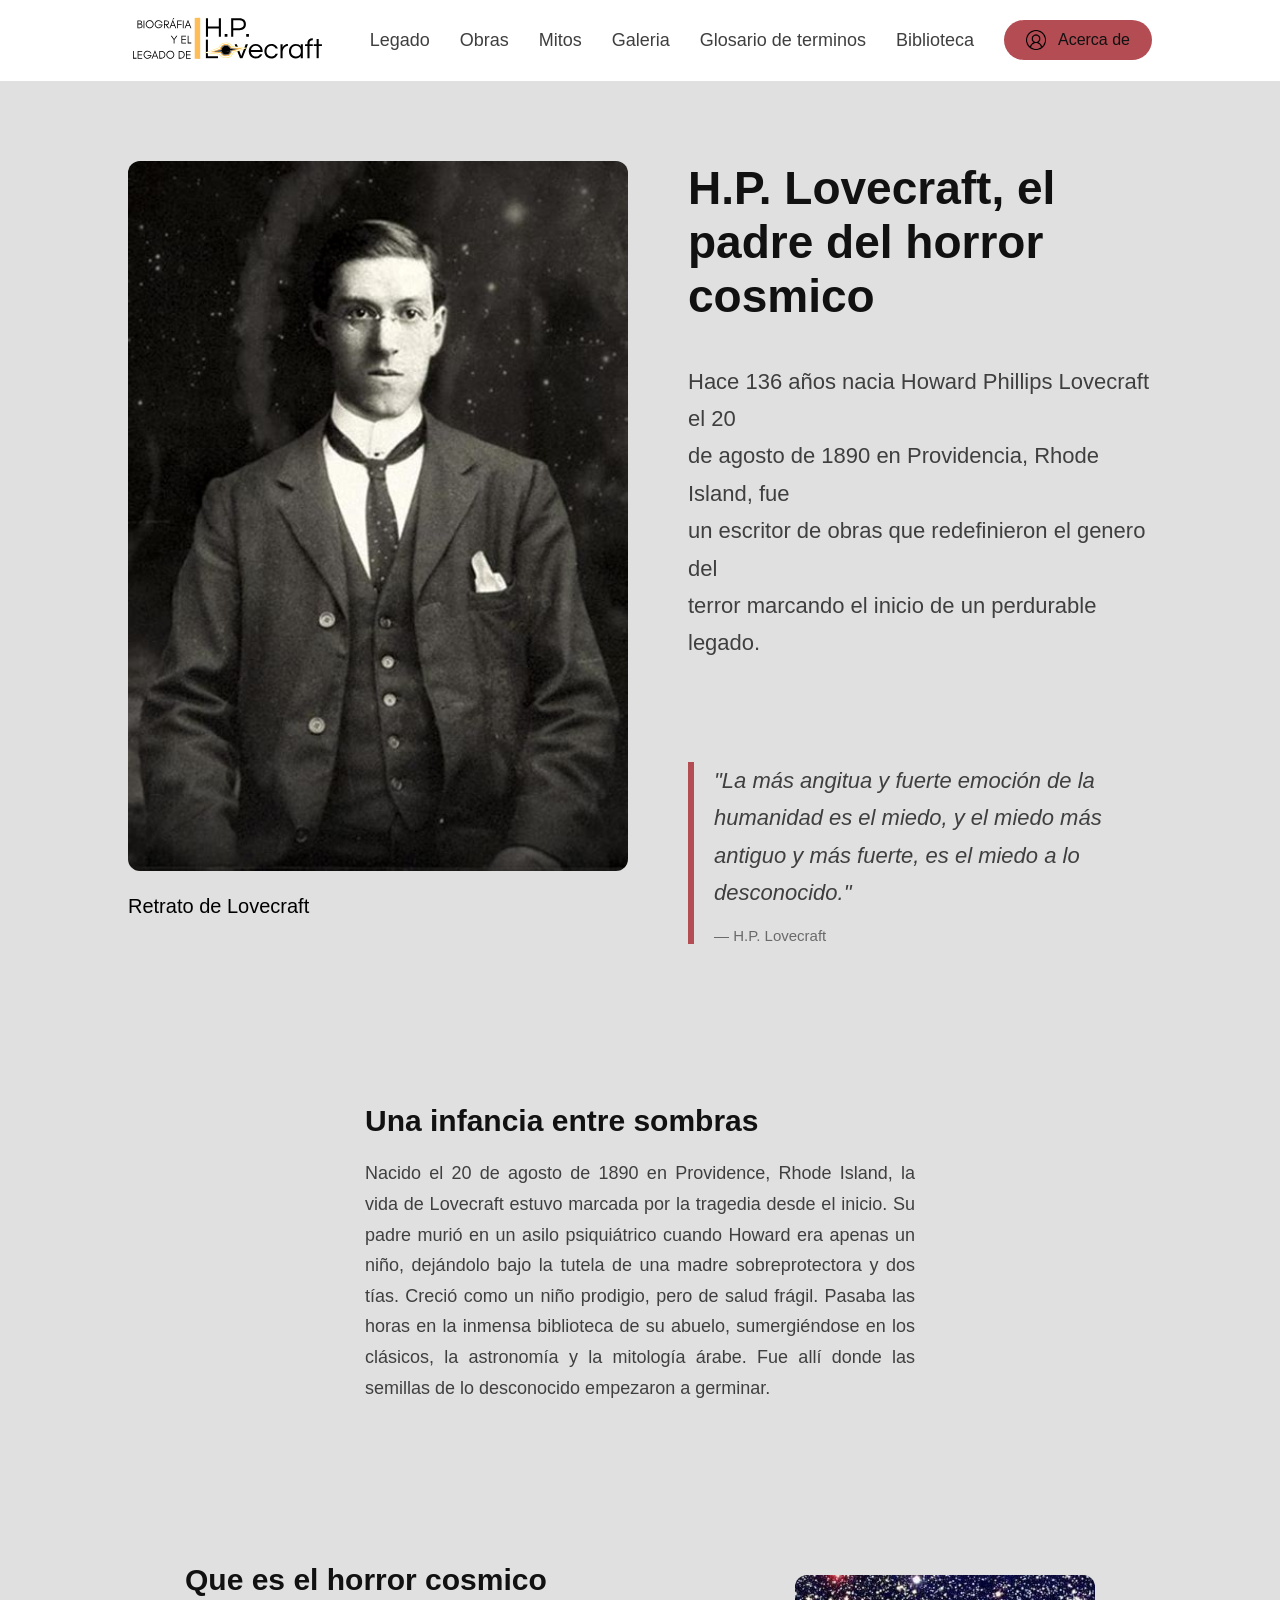
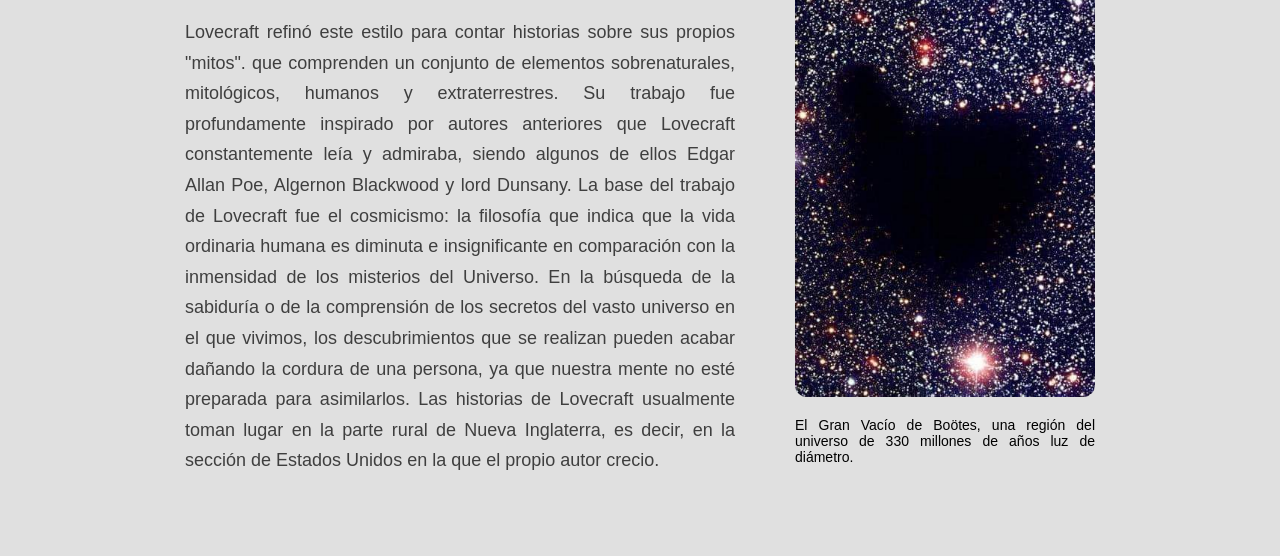
==== index.html @ 2e2e8a75 "feat: agrega sección de infancia del escritor en index.html" ====
<!DOCTYPE html>
<html lang="en">
<head>
  <meta charset="UTF-8">
  <meta name="viewport" content="width=device-width, initial-scale=1.0">
  <title>El legado de H. P. Lovecraft</title>
  <link rel="stylesheet" href="./css/colors.css">
  <link rel="stylesheet" href="./css/global.css">
  <link rel="stylesheet" href="./css/navbar.css">
  <link rel="stylesheet" href="./css/home.css">
</head>
<body>

  <main>
    <section class="introduccion">
      <figure class="lovecraft-img">
        <img src="./assets/images/escritor-lovecraft.jpg" alt="Retrato de H. P. Lovecraft">
        <figcaption>Retrato de Lovecraft</figcaption>
      </figure>

      <div class="introduccion-cont">
        <h1> H.P. Lovecraft, el padre del horror cosmico</h1>
        <P>
          Hace 136 años nacia Howard Phillips Lovecraft el 20<br>
          de agosto de 1890 en Providencia, Rhode Island, fue<br>
          un escritor de obras que redefinieron el genero del<br>
          terror marcando el inicio de un perdurable legado.
        </P>

      <figure class="cita">
        <blockquote>
          <p>"La más angitua y fuerte emoción de la humanidad
              es el miedo, y el miedo más antiguo y más fuerte,
              es el miedo a lo desconocido."
          </p>
        </blockquote>
        <figcaption>— H.P. Lovecraft</figcaption>
      </figure>

      </div>
    </section>

    <section class="bio-infancia">
      <div class="bio-infancia-cont">
        <h2>Una infancia entre sombras</h2>
        <p>
        Nacido el 20 de agosto de 1890 en Providence, Rhode Island, la vida de Lovecraft estuvo marcada
        por la tragedia desde el inicio. Su padre murió en un asilo psiquiátrico cuando Howard era apenas
        un niño, dejándolo bajo la tutela de una madre sobreprotectora y dos tías. Creció como un niño
        prodigio, pero de salud frágil. Pasaba las horas en la inmensa biblioteca de su abuelo, 
        sumergiéndose en los clásicos, la astronomía y la mitología árabe. Fue allí donde las semillas de
        lo desconocido empezaron a germinar.
        </p>
      </div>
    </section>

    <section class="horror-cosmico">
      <div class="horror-cosmico-cont">
        <h2>Que es el horror cosmico</h2>
        <p>
        Lovecraft refinó este estilo para contar historias sobre sus propios "mitos". que comprenden un conjunto
        de elementos sobrenaturales, mitológicos, humanos y extraterrestres. Su trabajo fue profundamente inspirado
        por autores anteriores que Lovecraft constantemente leía y admiraba, siendo algunos de ellos Edgar Allan Poe,
        Algernon Blackwood y lord Dunsany. La base del trabajo de Lovecraft fue el cosmicismo: la filosofía que indica
        que la vida ordinaria humana es diminuta e insignificante en comparación con la inmensidad de los misterios
        del Universo. En la búsqueda de la sabiduría o de la comprensión de los secretos del vasto universo en el
        que vivimos, los descubrimientos que se realizan pueden acabar dañando la cordura de una persona, ya que
        nuestra mente no esté preparada para asimilarlos. Las historias de Lovecraft usualmente toman lugar en la
        parte rural de Nueva Inglaterra, es decir, en la sección de Estados Unidos en la que el propio autor crecio.
        </p>
      </div>

      <figure class="bootes-img">
        <img src="./assets/images/vacio-bootes.jpg">
        <figcaption>
          El Gran Vacío de Boötes, una región del universo
          de 330 millones de años luz de diámetro.
        </figcaption>
      </figure>
    </section>



  </main>

  <script src="./js/navbar.js"></script>


</body>
</html>
---- css/colors.css ----
:root {
  /*Colores blancos*/
  --white-50: #ffffff;
  --white-100: #f7f7f7;
  --white-200: #e0e0e0;
  --white-300: #c5c5c5;
  --white-400: #a7a7a7;
  --white-500: #898989;
  --white-600: #6a6a6a;
  --white-700: #4b4b4b;
  --white-800: #2e2e2e;
  --white-900: #111111;

  /*Colores rojos*/
  --fuzzy-wuzzy-brown-50: #f8eeef;
  --fuzzy-wuzzy-brown-100: #eed5d6;
  --fuzzy-wuzzy-brown-200: #e1aeb0;
  --fuzzy-wuzzy-brown-300: #d8898d;
  --fuzzy-wuzzy-brown-400: #d1636a;
  --fuzzy-wuzzy-brown-500: #b34c53;
  --fuzzy-wuzzy-brown-600: #9b4147;
  --fuzzy-wuzzy-brown-700: #7b3237;
  --fuzzy-wuzzy-brown-800: #582225;
  --fuzzy-wuzzy-brown-900: #351114;
  --fuzzy-wuzzy-brown-950: #22090a;

  /*Color menta*/
  --algae-green-50: #cffae9;
  --algae-green-100: #a0f7d8;
  --algae-green-200: #83e7c5;
  --algae-green-300: #78d4b4;
  --algae-green-400: #68b99e;
  --algae-green-500: #579c85;
  --algae-green-600: #457e6b;
  --algae-green-700: #325f50;
  --algae-green-800: #204035;
  --algae-green-900: #0f221c;
  --algae-green-950: #06130f;

  /*Color gris*/
  --masala-50: #f1f1f1;
  --masala-100: #dbdbdb;
  --masala-200: #bababa;
  --masala-300: #9d9d9d;
  --masala-400: #838383;
  --masala-500: #6a6a6a;
  --masala-600: #545454;
  --masala-700: #3f3f3f;
  --masala-800: #303030;
  --masala-900: #1c1c1c;
  --masala-950: #111111;
}
---- css/global.css ----
* {
  margin: 0;
  padding: 0;
  box-sizing: border-box;
  font-family: sans-serif;
}

body {
  /*background: linear-gradient(var(--white-200), var(--white-800));*/
  background-color: var(--white-200);
}

h1, h2, h3, h4, h5, h6 {
  color: var(--masala-950);
}

p {
  color: var(--masala-700);
}
---- css/navbar.css ----
header {
  position: sticky;
  top: 0;
  z-index: 100;

  background-color: var(--white-50);
  display: flex;
  align-items: center;
  justify-content: end;
  padding: 15px 10%;
  gap: 30px;
}

.logo {
  width: 200px;
}

.nav-links {
  display: flex;
  align-items: center;
  list-style: none;
  gap: 30px;
  font-size: 18px;
}

.nav-links a {
  text-decoration: none;
  color: var(--masala-700);
}


.contact-btn {
  background: var(--fuzzy-wuzzy-brown-500);
  border-radius: 30px;
  padding: 10px 22px;
  color: var(--masala-950);
  text-decoration: none;
  display: inline-flex;
  align-items: center;
  gap: 12px;
}

.contact-btn img {
  width: 20px;
}

.image-container {
  margin-right: auto;
}
---- css/home.css ----
/*Seccion hero: imagen y el parrafo*/
.introduccion {
  display: flex;
  align-items: start;
  justify-content: center;
  gap: 60px;
  padding: 80px 10%;
}

.lovecraft-img img {
  width: 500px;
  border-radius: 12px;
  margin-bottom: 20px;
}

.lovecraft-img figcaption {
  font-size: 20px;
}

.introduccion-cont {
  max-width: 520px;
}

.introduccion-cont h1 {
  font-size: 46px;
  margin-bottom: 40px;/*20*/
  text-align: left;
}

.introduccion-cont p {
  font-size: 22px;
  line-height: 1.7; /*espacio entre lineas del parrafo*/
  
  text-align: left;
}

/*Seccion hero: Cita del autor*/
.cita {
  margin-top: 100px; /*espacio de la cita para arriba*/
  border-left: 6px solid var(--fuzzy-wuzzy-brown-500);
  padding-left: 20px;
}

.cita blockquote p {
  font-size: 22px;
  line-height: 1.7;
  text-align: left;
  font-style: italic;
  margin-bottom: 0;
}

.cita figcaption {
  font-size: 15px;
  text-align: left;
  color: var(--masala-500);
  margin-top: 16px;/*espacio entre cita y autor*/
}

/*Seccion: Biografia infancia*/
.bio-infancia {
  display: flex;
  align-items: center;
  justify-content: center; /*elementos en el centro del div*/
  padding: 80px 10%;
  gap: 60px;
}

.bio-infancia-cont {
  max-width: 550px;
}

.bio-infancia-cont h2{
  font-size: 30px;
  margin-bottom: 20px;
}

.bio-infancia-cont p {
  font-size: 18px;
  line-height: 1.7;
  text-align: justify;
}




/*Seccion: que es el horor cosmico*/
.horror-cosmico {
  display: flex;
  align-items: center;
  justify-content: center;
  padding: 80px 10%;
  gap: 60px;
}

.horror-cosmico-cont {
  max-width: 550px; 
}

.horror-cosmico-cont h2 {
  font-size: 30px;/*40*/
  margin-bottom: 20px;
}

.horror-cosmico-cont p {
  font-size: 18px;/*22*/
  line-height: 1.7;
  text-align: justify;
}

.bootes-img {
  width: 300px;/*400*/
}

.bootes-img img {
  width: 300px;
  border-radius: 12px;
  display: flex;
  margin-bottom: 20px;
}

.bootes-img figcaption {
  font-size: 14px;
  text-align: justify;

}
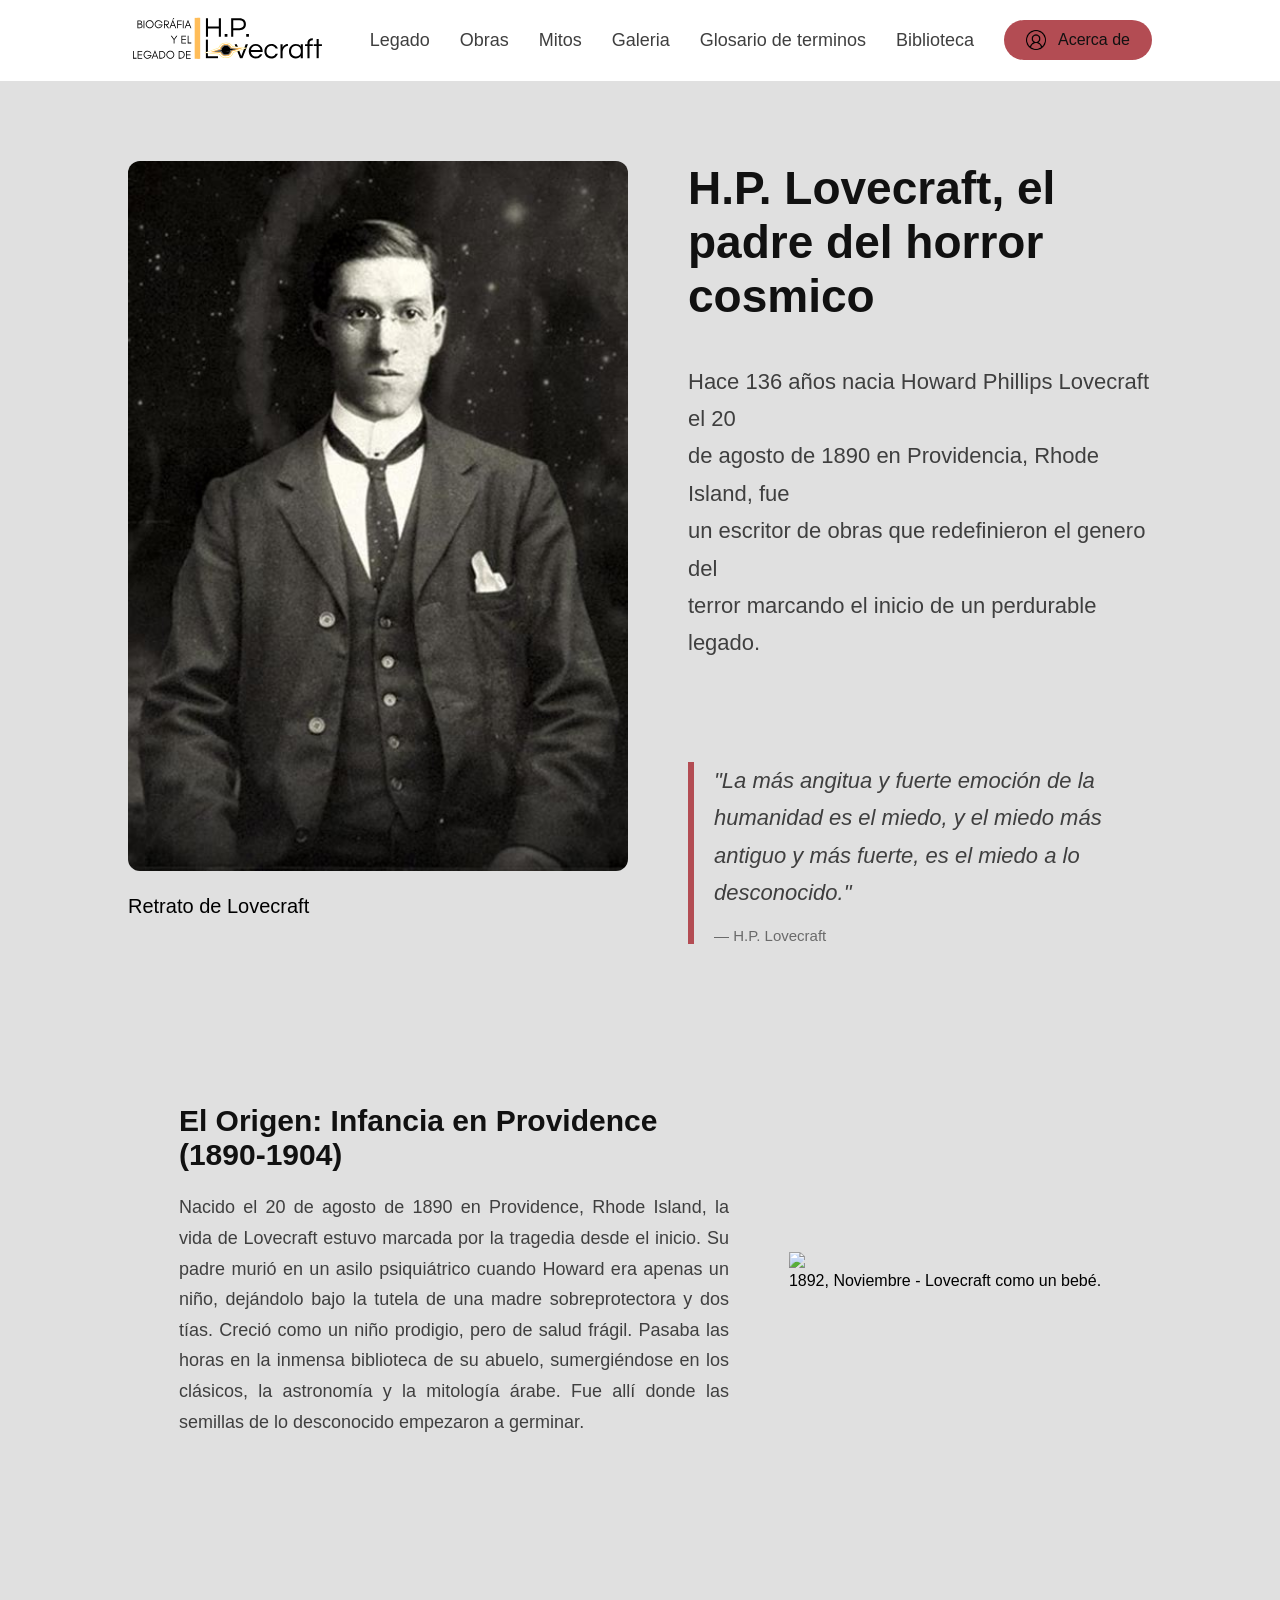
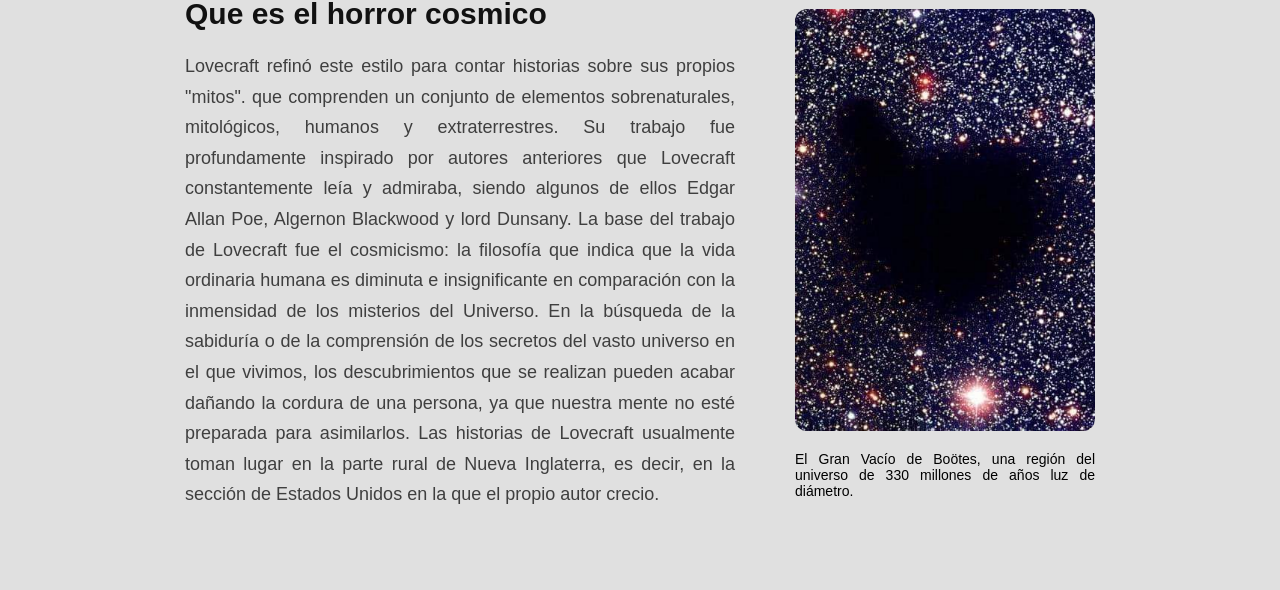
==== commit 338adf3c: "feat: agregar favicon a la pestaña del navegador" ====
--- a/index.html
+++ b/index.html
@@ -4,6 +4,8 @@
   <meta charset="UTF-8">
   <meta name="viewport" content="width=device-width, initial-scale=1.0">
   <title>El legado de H. P. Lovecraft</title>
+  <link rel="icon" href="./assets/icons/icono-pagina.svg">
+
   <link rel="stylesheet" href="./css/colors.css">
   <link rel="stylesheet" href="./css/global.css">
   <link rel="stylesheet" href="./css/navbar.css">
@@ -42,7 +44,7 @@
 
     <section class="bio-infancia">
       <div class="bio-infancia-cont">
-        <h2>Una infancia entre sombras</h2>
+        <h2>El Origen: Infancia en Providence (1890-1904)</h2>
         <p>
         Nacido el 20 de agosto de 1890 en Providence, Rhode Island, la vida de Lovecraft estuvo marcada
         por la tragedia desde el inicio. Su padre murió en un asilo psiquiátrico cuando Howard era apenas
@@ -52,6 +54,13 @@
         lo desconocido empezaron a germinar.
         </p>
       </div>
+
+      <figure class="lovecraft-bebe">
+        <img src="./assets/images/lovecraft-bebe.jpg">
+        <figcaption>
+          1892, Noviembre - Lovecraft como un bebé.
+        </figcaption>
+      </figure>
     </section>
 
     <section class="horror-cosmico">
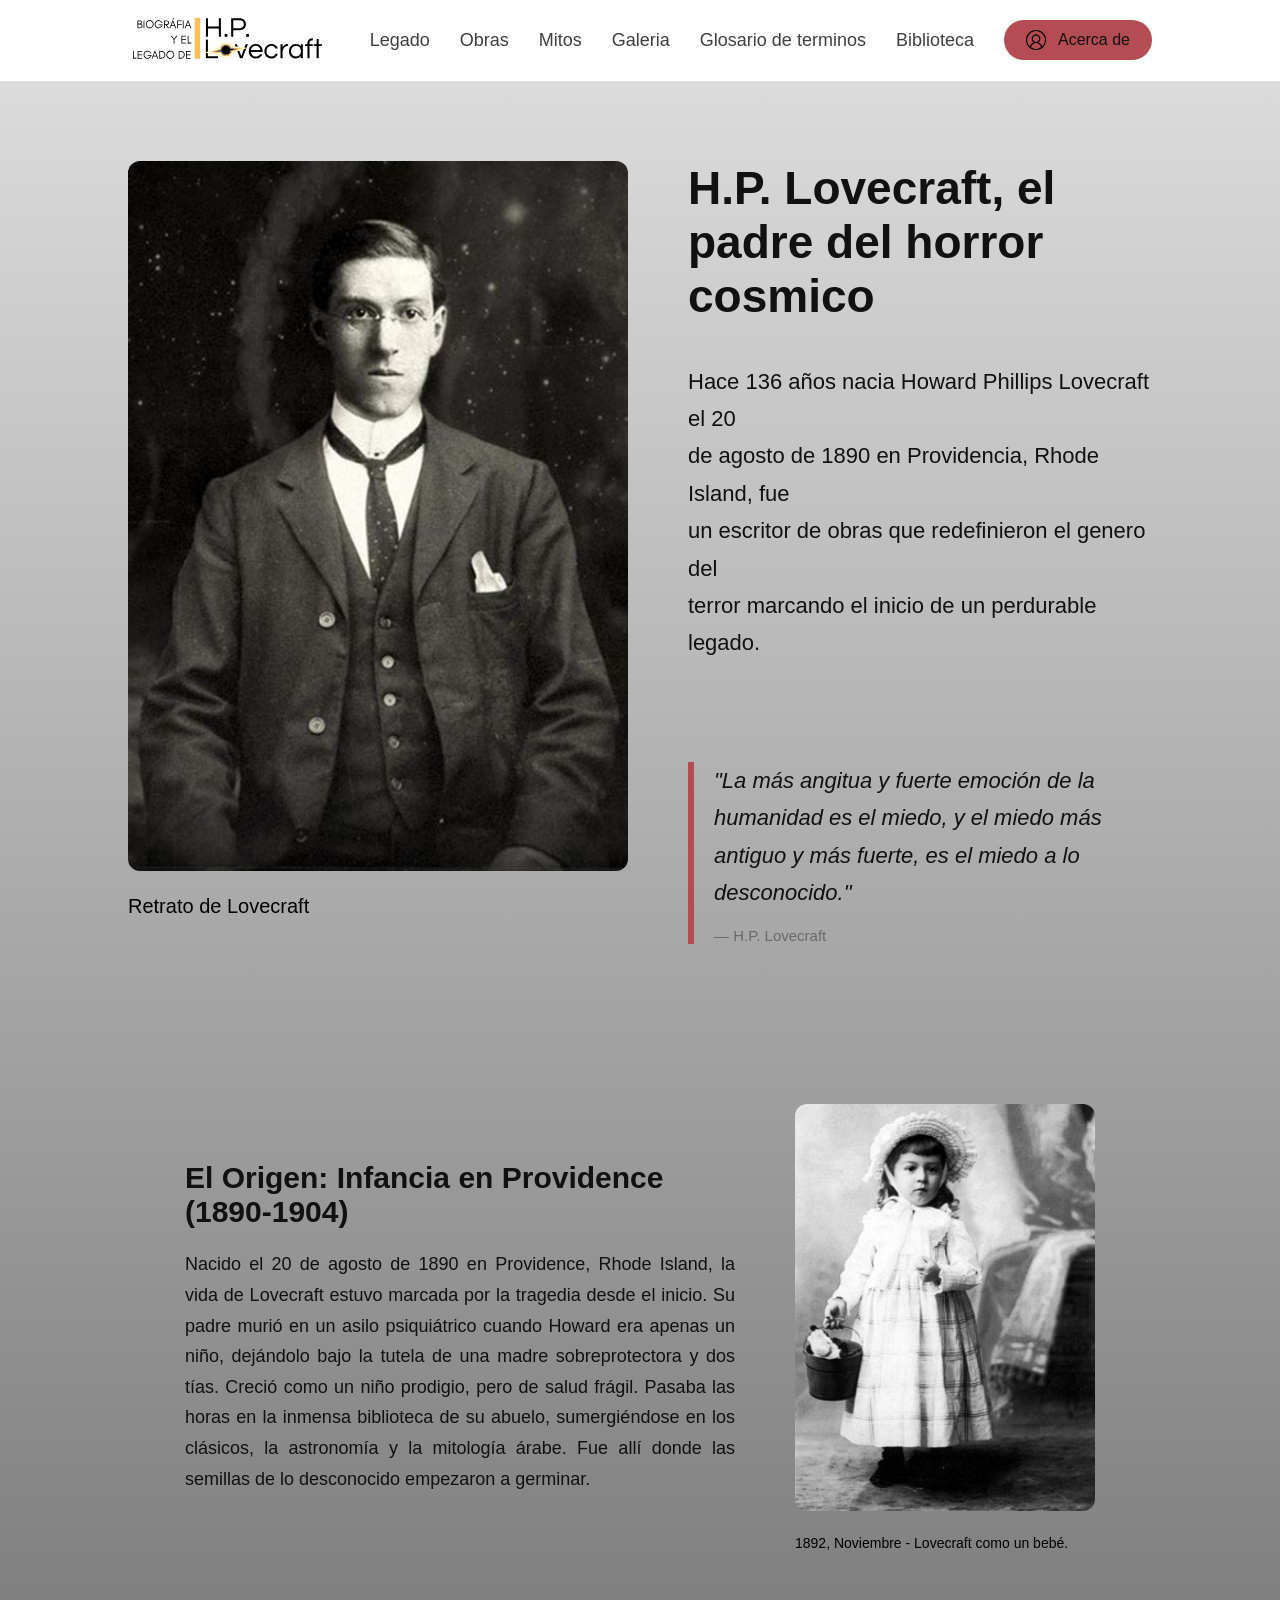
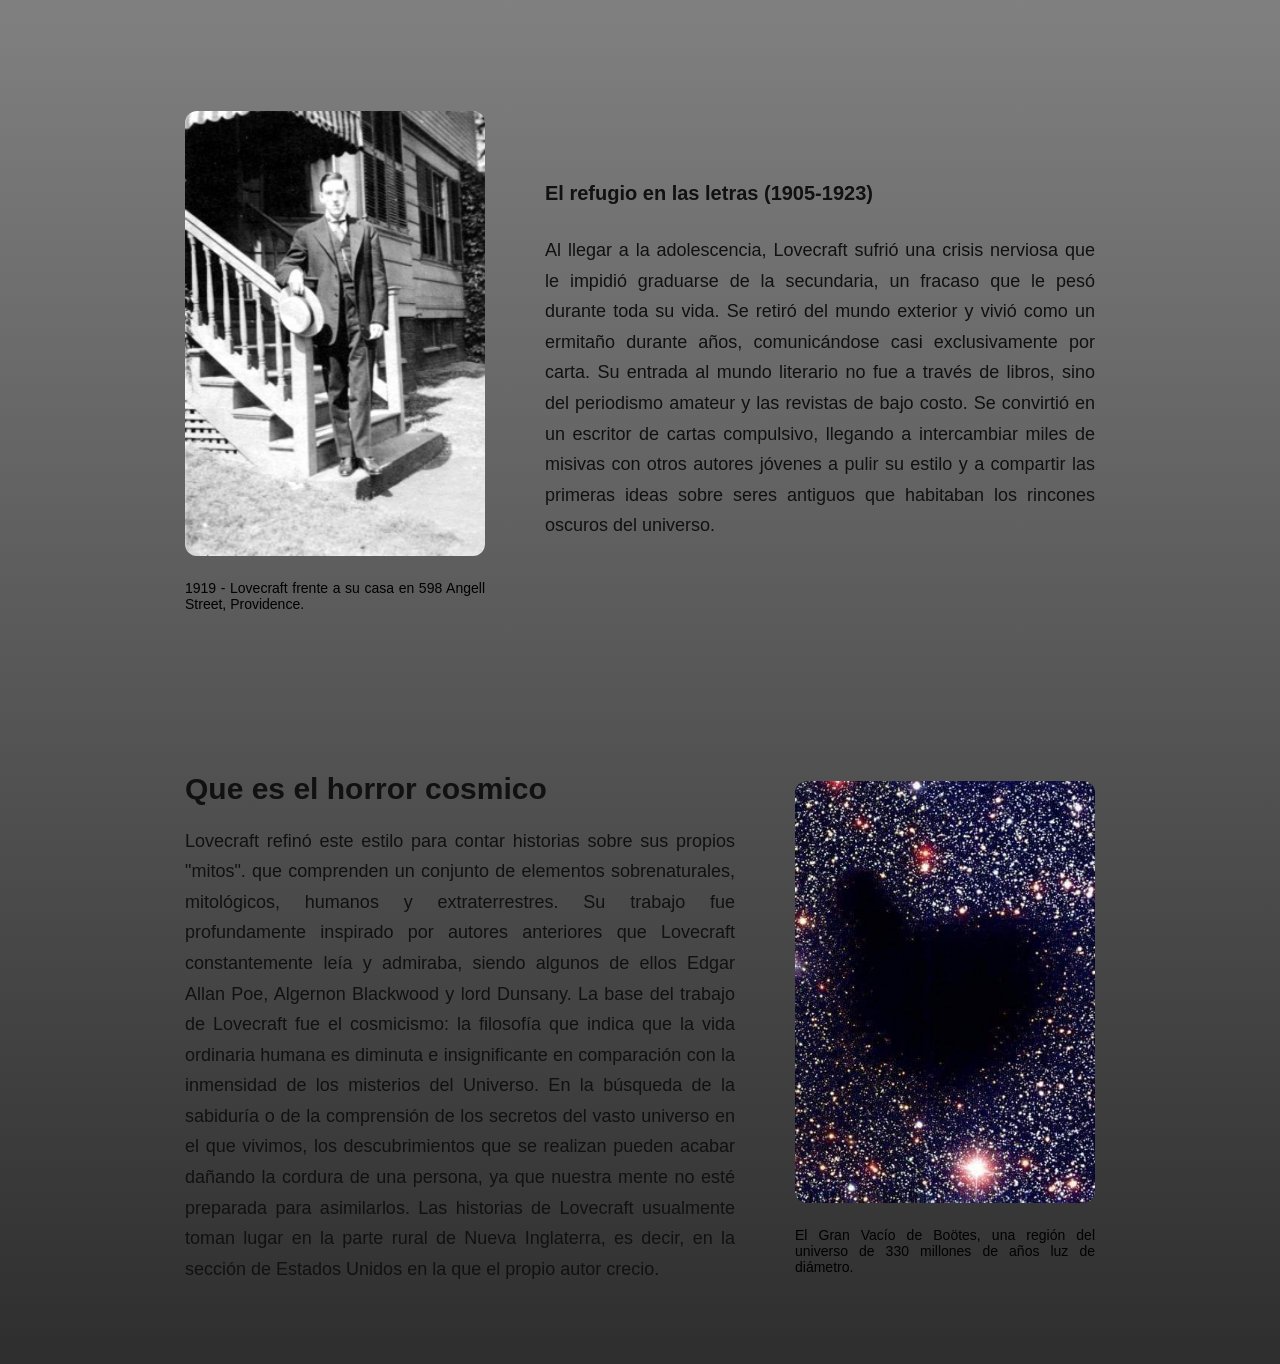
==== commit 33e68310: "feat: agrega sección de adolescencia del escritor en index.html" ====
--- a/index.html
+++ b/index.html
@@ -63,6 +63,29 @@
       </figure>
     </section>
 
+    <section class="bio-adolescencia">
+
+      <figure class="lovecraft-adolescencia-img">
+        <img src="./assets/images/lovecraft-adolescencia.jpg">
+        <figcaption>
+          1919 - Lovecraft frente a su casa en 598 Angell Street, Providence.
+        </figcaption>
+      </figure>
+
+      <div class="bio-adolescencia-cont">
+        <h2>El refugio en las letras (1905-1923)</h2>
+        <p>
+          Al llegar a la adolescencia, Lovecraft sufrió una crisis nerviosa que le impidió
+          graduarse de la secundaria, un fracaso que le pesó durante toda su vida. Se retiró
+          del mundo exterior y vivió como un ermitaño durante años, comunicándose casi exclusivamente
+          por carta. Su entrada al mundo literario no fue a través de libros, sino del periodismo
+          amateur y las revistas de bajo costo. Se convirtió en un escritor de cartas compulsivo,
+          llegando a intercambiar miles de misivas con otros autores jóvenes a pulir su estilo y a
+          compartir las primeras ideas sobre seres antiguos que habitaban los rincones oscuros del universo.
+        </p>
+      </div>
+    </section>
+
     <section class="horror-cosmico">
       <div class="horror-cosmico-cont">
         <h2>Que es el horror cosmico</h2>
--- a/css/global.css
+++ b/css/global.css
@@ -6,8 +6,8 @@
 }
 
 body {
-  /*background: linear-gradient(var(--white-200), var(--white-800));*/
-  background-color: var(--white-200);
+  background: linear-gradient(var(--white-200), var(--white-800));
+  
 }
 
 h1, h2, h3, h4, h5, h6 {
@@ -15,5 +15,5 @@
 }
 
 p {
-  color: var(--masala-700);
+  color: var(--masala-950);
 }
--- a/css/home.css
+++ b/css/home.css
@@ -80,8 +80,60 @@
   text-align: justify;
 }
 
+.lovecraft-bebe {
+  width: 300px;
+}
 
+.lovecraft-bebe img {
+  width: 300px;
+  border-radius: 12px;
+  margin-bottom: 20px;
+}
 
+.lovecraft-bebe figcaption {
+  font-size: 14px;
+  text-align: justify;
+}
+
+/*Seccion: Biografia adolescencia*/
+.bio-adolescencia {
+  display: flex;
+  align-items: center;
+  justify-content: center;
+  padding: 80px 10%;
+  gap: 60px;
+}
+
+.lovecraft-adolescencia-img {
+  max-width: 300px;
+}
+
+.lovecraft-adolescencia-img img {
+  width: 300px;
+  max-width: 300px;
+  border-radius: 12px;
+  margin-bottom: 20px;
+}
+
+.lovecraft-adolescencia-img figcaption {
+  font-size: 14px;
+  text-align: justify;
+}
+
+.bio-adolescencia-cont {
+  max-width: 550px;
+}
+
+.bio-adolescencia-cont h2{
+  font-size: 20px;
+  margin-bottom: 30px;
+}
+
+.bio-adolescencia-cont p {
+  font-size: 18px;
+  text-align: justify;
+  line-height: 1.7;
+}
 
 /*Seccion: que es el horor cosmico*/
 .horror-cosmico {
@@ -114,12 +166,10 @@
 .bootes-img img {
   width: 300px;
   border-radius: 12px;
-  display: flex;
   margin-bottom: 20px;
 }
 
 .bootes-img figcaption {
   font-size: 14px;
   text-align: justify;
-
 }
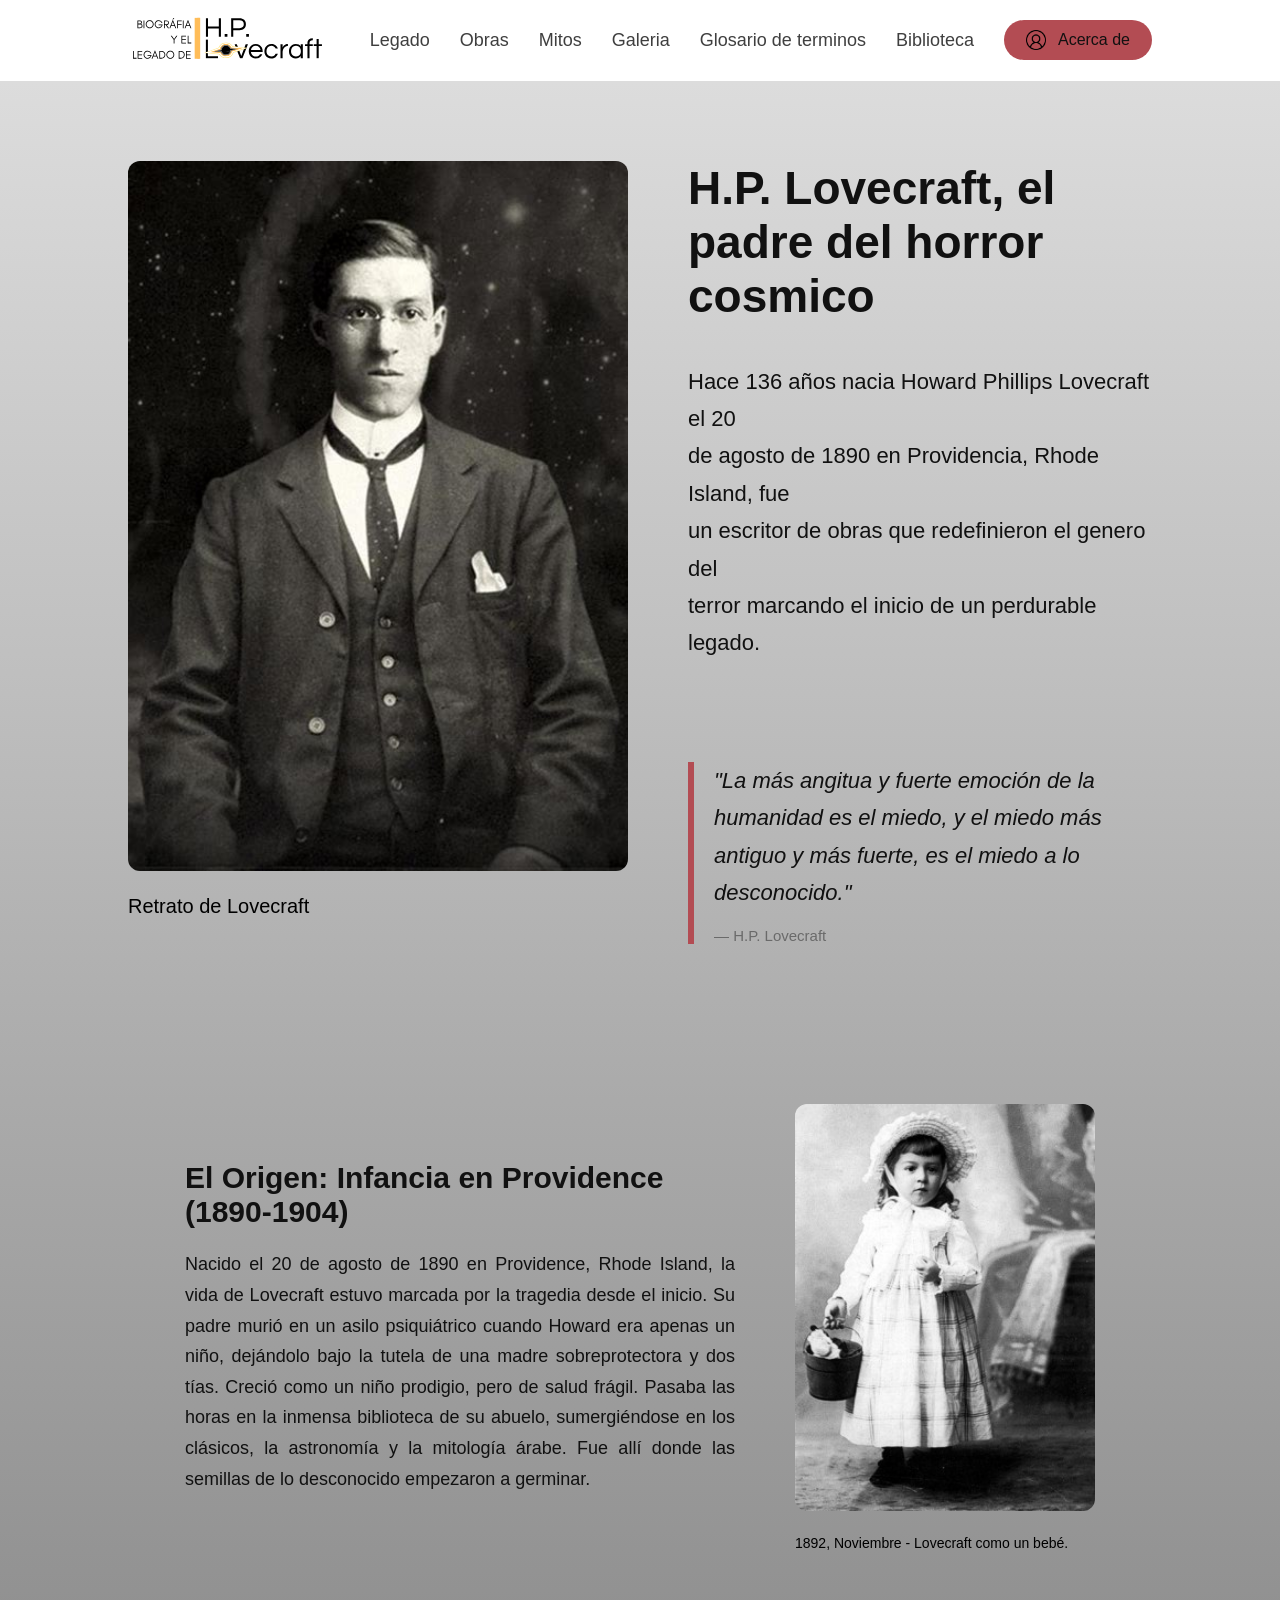
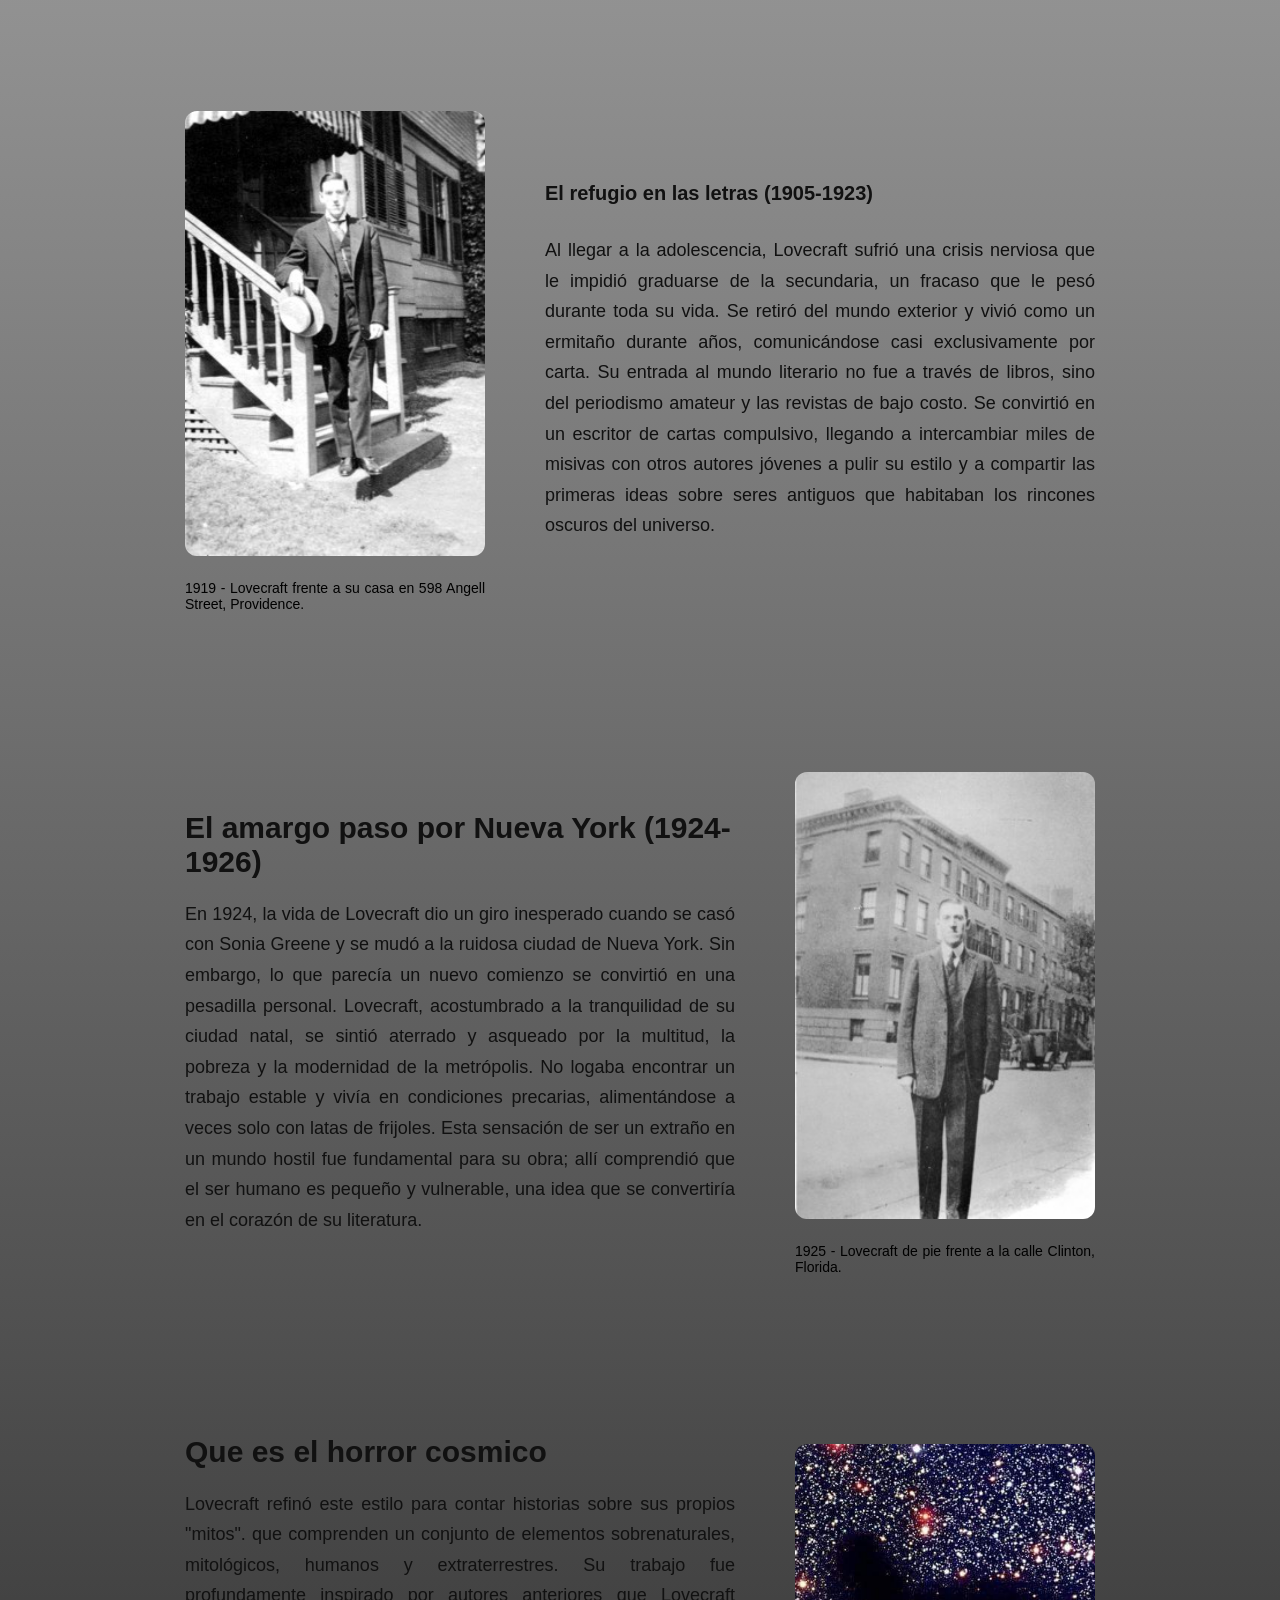
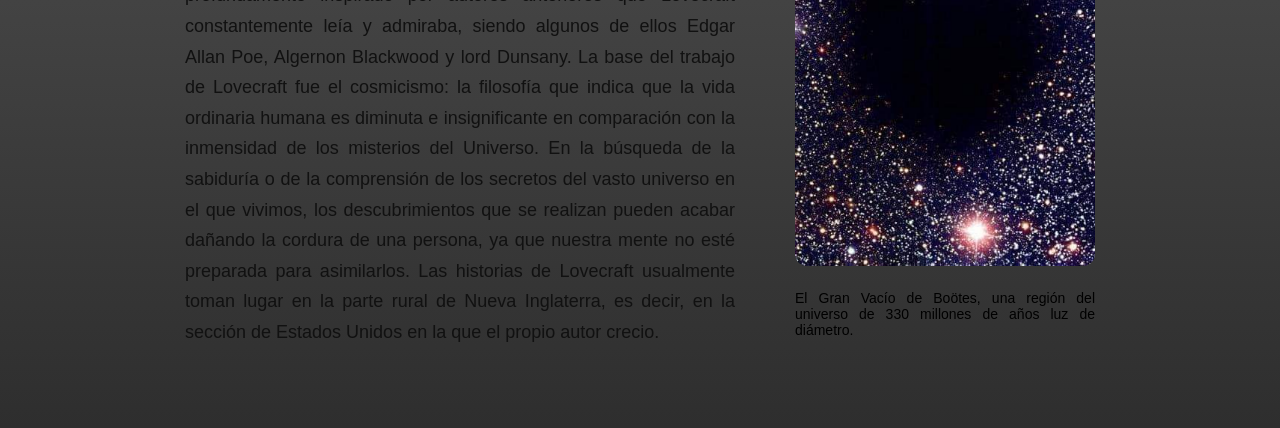
==== commit eccdf00d: "feat: agrega sección de adultez de Lovecraft en index.html" ====
--- a/index.html
+++ b/index.html
@@ -64,7 +64,6 @@
     </section>
 
     <section class="bio-adolescencia">
-
       <figure class="lovecraft-adolescencia-img">
         <img src="./assets/images/lovecraft-adolescencia.jpg">
         <figcaption>
@@ -84,6 +83,29 @@
           compartir las primeras ideas sobre seres antiguos que habitaban los rincones oscuros del universo.
         </p>
       </div>
+    </section>
+
+    <section class="bio-adultez">
+      <div class="bio-adultez-cont">
+        <h2>El amargo paso por Nueva York (1924-1926)</h2>
+        <p>
+          En 1924, la vida de Lovecraft dio un giro inesperado cuando se casó con Sonia Greene y se
+          mudó a la ruidosa ciudad de Nueva York. Sin embargo, lo que parecía un nuevo comienzo se
+          convirtió en una pesadilla personal. Lovecraft, acostumbrado a la tranquilidad de su ciudad
+          natal, se sintió aterrado y asqueado por la multitud, la pobreza y la modernidad de la
+          metrópolis. No logaba encontrar un trabajo estable y vivía en condiciones precarias,
+          alimentándose a veces solo con latas de frijoles. Esta sensación de ser un extraño en un
+          mundo hostil fue fundamental para su obra; allí comprendió que el ser humano es pequeño y
+          vulnerable, una idea que se convertiría en el corazón de su literatura.
+        </p>
+      </div>
+
+      <figure class="lovecraft-adultez-img">
+        <img src="./assets/images/lovecraft-adultez.jpg">
+        <figcaption>
+          1925 - Lovecraft de pie frente a la calle Clinton, Florida.
+        </figcaption>
+      </figure>
     </section>
 
     <section class="horror-cosmico">
--- a/css/home.css
+++ b/css/home.css
@@ -135,6 +135,46 @@
   line-height: 1.7;
 }
 
+/*Seccion: Biografia de adultez*/
+.bio-adultez {
+  display: flex;
+  align-items: center;
+  justify-content: center;
+  padding: 80px 10%;
+  gap: 60px;
+}
+
+.bio-adultez-cont {
+  max-width: 550px;
+}
+
+.bio-adultez-cont h2 {
+  font-size: 30px;
+  margin-bottom: 20px;
+}
+
+.bio-adultez-cont p {
+  font-size: 18px;
+  text-align: justify;
+  line-height: 1.7;
+}
+
+.lovecraft-adultez-img {
+  max-width: 300px;
+}
+
+.lovecraft-adultez-img img {
+  width: 300px;
+  max-width: 300px;
+  border-radius: 12px;
+  margin-bottom: 20px;
+}
+
+.lovecraft-adultez-img figcaption {
+  font-size: 14px;
+  text-align: justify;
+}
+
 /*Seccion: que es el horor cosmico*/
 .horror-cosmico {
   display: flex;
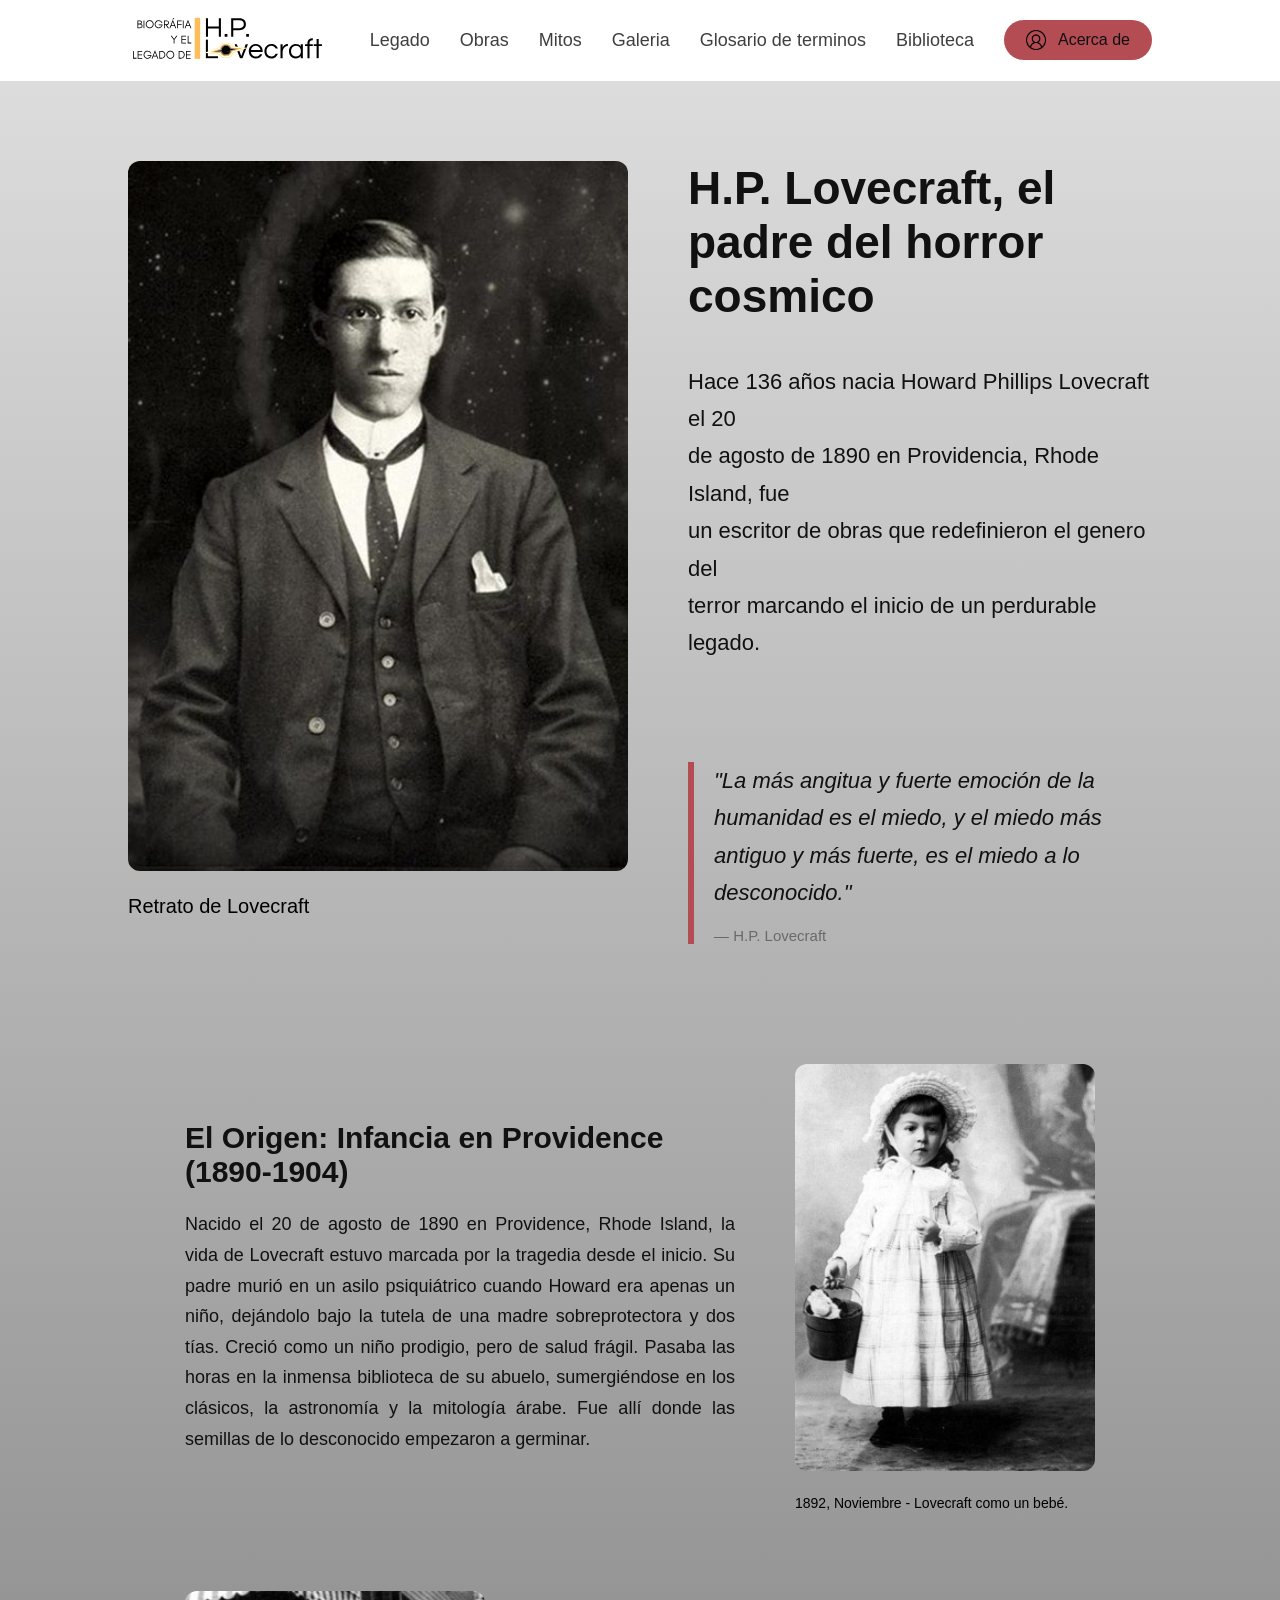
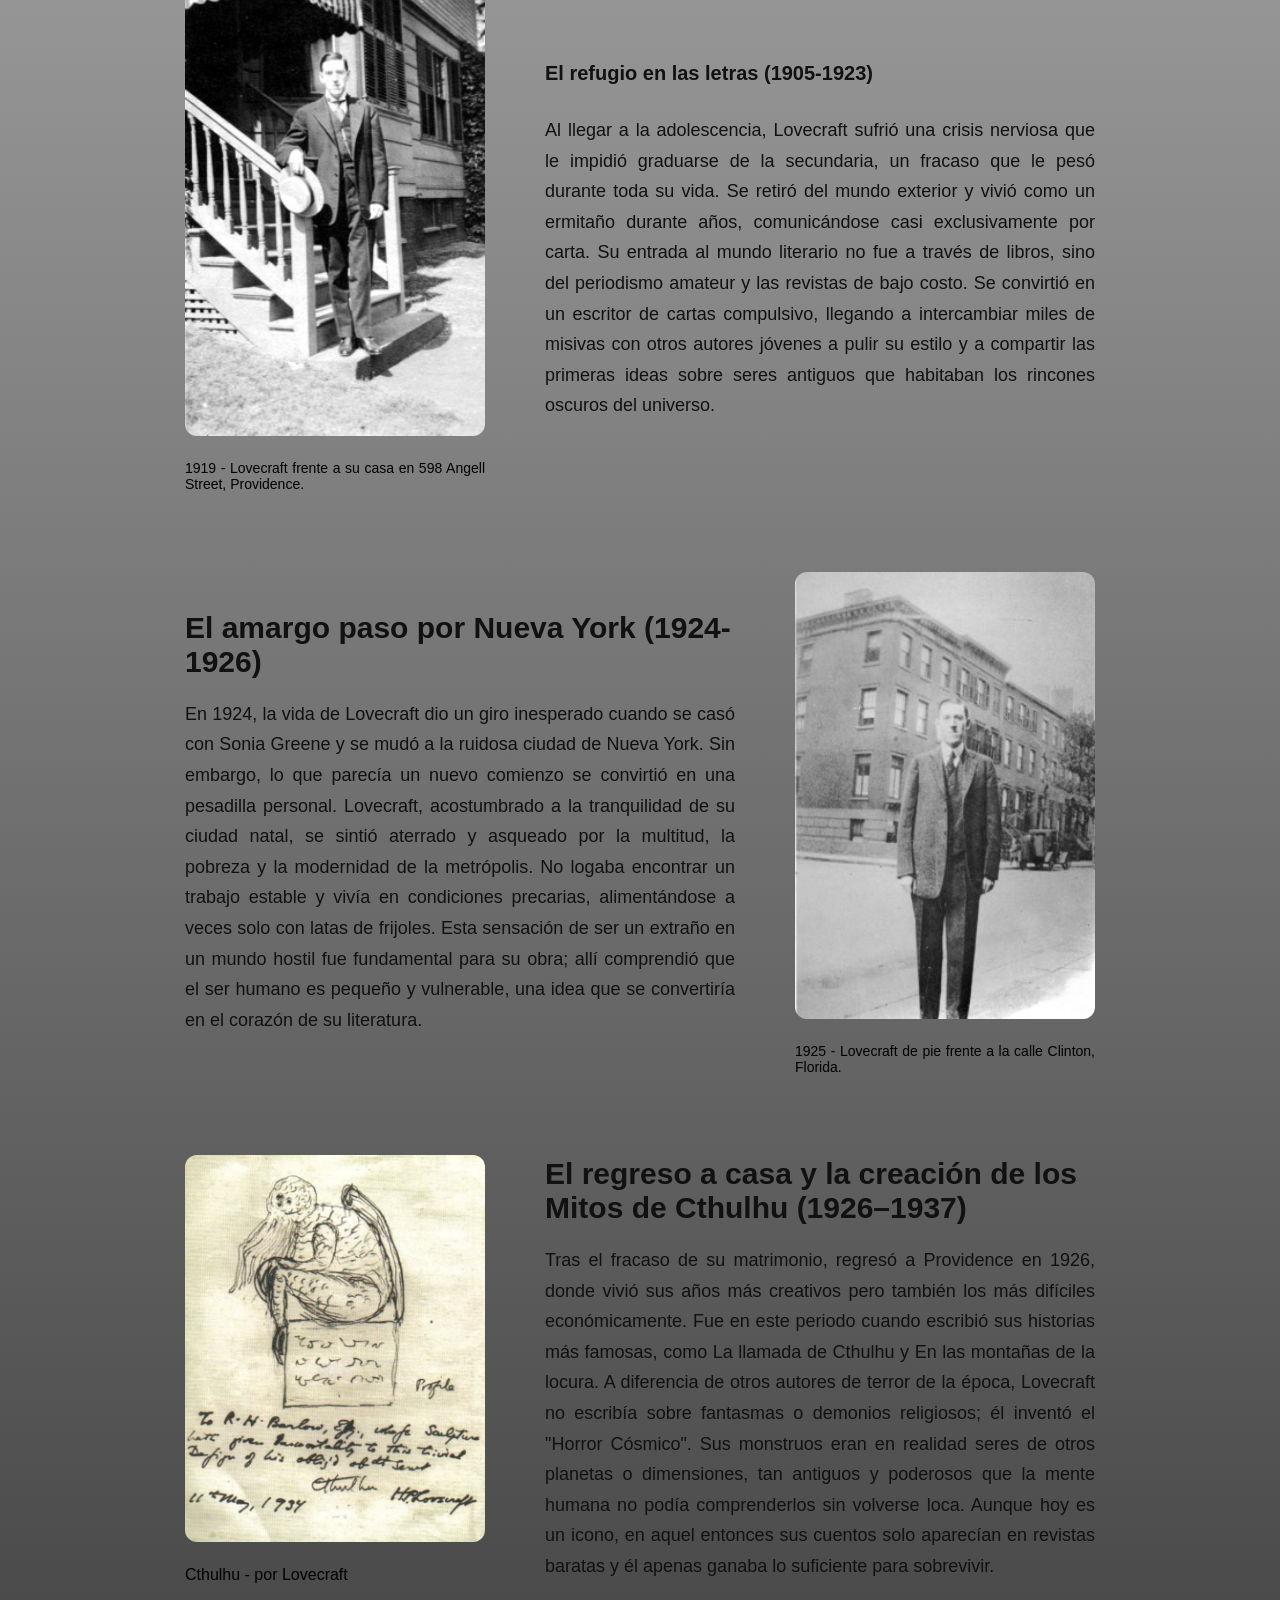
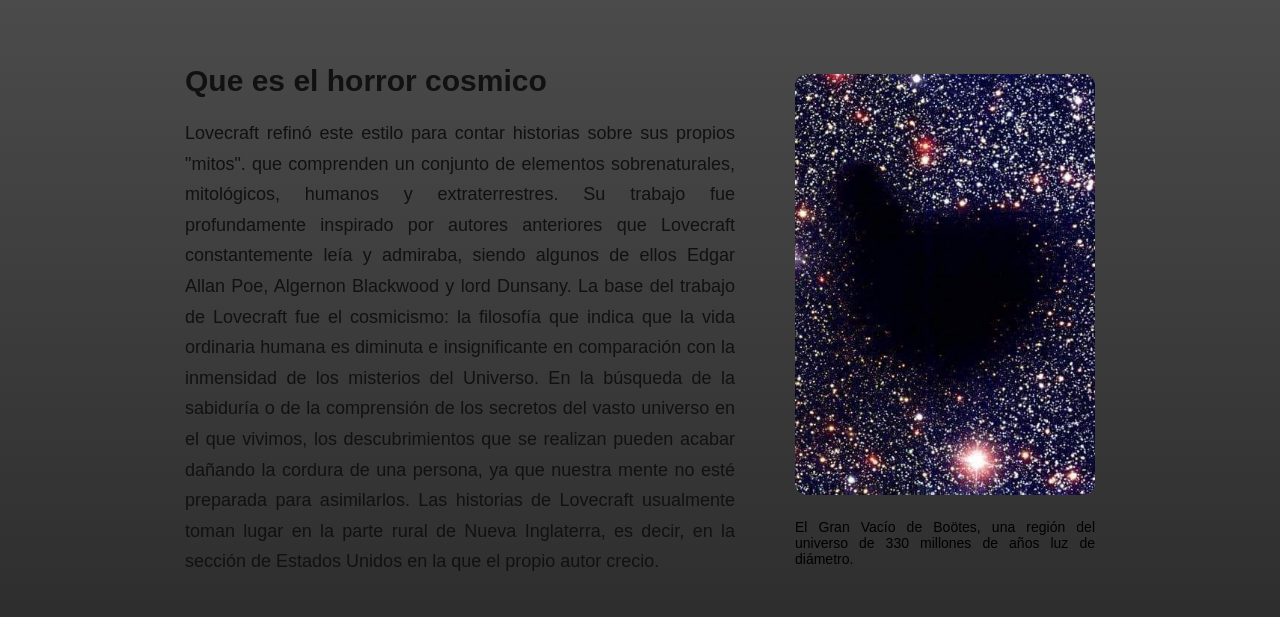
==== commit f24c9283: "feat: agrega sección de biografía de Lovecraft en index.html" ====
--- a/index.html
+++ b/index.html
@@ -108,6 +108,22 @@
       </figure>
     </section>
 
+    <section class="bio-regreso">
+      <figure class="cthulhu-img">
+        <img src="./assets/images/cthulhu.jpg">
+        <figcaption>
+          Cthulhu - por Lovecraft
+        </figcaption>
+      </figure>
+
+      <div class="bio-regreso-cont">
+        <h2>El regreso a casa y la creación de los Mitos de Cthulhu (1926–1937)</h2>
+        <p>
+          Tras el fracaso de su matrimonio, regresó a Providence en 1926, donde vivió sus años más creativos pero también los más difíciles económicamente. Fue en este periodo cuando escribió sus historias más famosas, como La llamada de Cthulhu y En las montañas de la locura. A diferencia de otros autores de terror de la época, Lovecraft no escribía sobre fantasmas o demonios religiosos; él inventó el "Horror Cósmico". Sus monstruos eran en realidad seres de otros planetas o dimensiones, tan antiguos y poderosos que la mente humana no podía comprenderlos sin volverse loca. Aunque hoy es un icono, en aquel entonces sus cuentos solo aparecían en revistas baratas y él apenas ganaba lo suficiente para sobrevivir.
+        </p>
+      </div>
+    </section>
+
     <section class="horror-cosmico">
       <div class="horror-cosmico-cont">
         <h2>Que es el horror cosmico</h2>
@@ -133,6 +149,12 @@
       </figure>
     </section>
 
+    <section>
+      <div class="">
+
+      </div>
+    </section>
+
 
 
   </main>
--- a/css/home.css
+++ b/css/home.css
@@ -61,7 +61,7 @@
   display: flex;
   align-items: center;
   justify-content: center; /*elementos en el centro del div*/
-  padding: 80px 10%;
+  padding: 40px 10%;
   gap: 60px;
 }
 
@@ -100,7 +100,7 @@
   display: flex;
   align-items: center;
   justify-content: center;
-  padding: 80px 10%;
+  padding: 40px 10%;
   gap: 60px;
 }
 
@@ -140,7 +140,7 @@
   display: flex;
   align-items: center;
   justify-content: center;
-  padding: 80px 10%;
+  padding: 40px 10%;
   gap: 60px;
 }
 
@@ -175,12 +175,51 @@
   text-align: justify;
 }
 
+/*Seccion: biografia regreso a casa*/
+.bio-regreso {
+  display: flex;
+  align-items: center;
+  justify-content: center;
+  padding: 40px 10%;
+  gap: 60px;
+}
+
+.cthulhu-img {
+  max-width: 300px;
+}
+
+.cthulhu-img img {
+  width: 300px;
+  border-radius: 12px;
+  margin-bottom: 20px;
+}
+
+.bio-border-regreso figcaption {
+  font-size: 14px;
+  text-align: justify;
+}
+
+.bio-regreso-cont {
+  max-width: 550px;
+}
+
+.bio-regreso-cont h2 {
+  font-size: 30px;
+  margin-bottom: 20px;
+}
+
+.bio-regreso-cont p {
+  font-size: 18px;
+  text-align: justify;
+  line-height: 1.7;
+}
+
 /*Seccion: que es el horor cosmico*/
 .horror-cosmico {
   display: flex;
   align-items: center;
   justify-content: center;
-  padding: 80px 10%;
+  padding: 40px 10%;
   gap: 60px;
 }
 
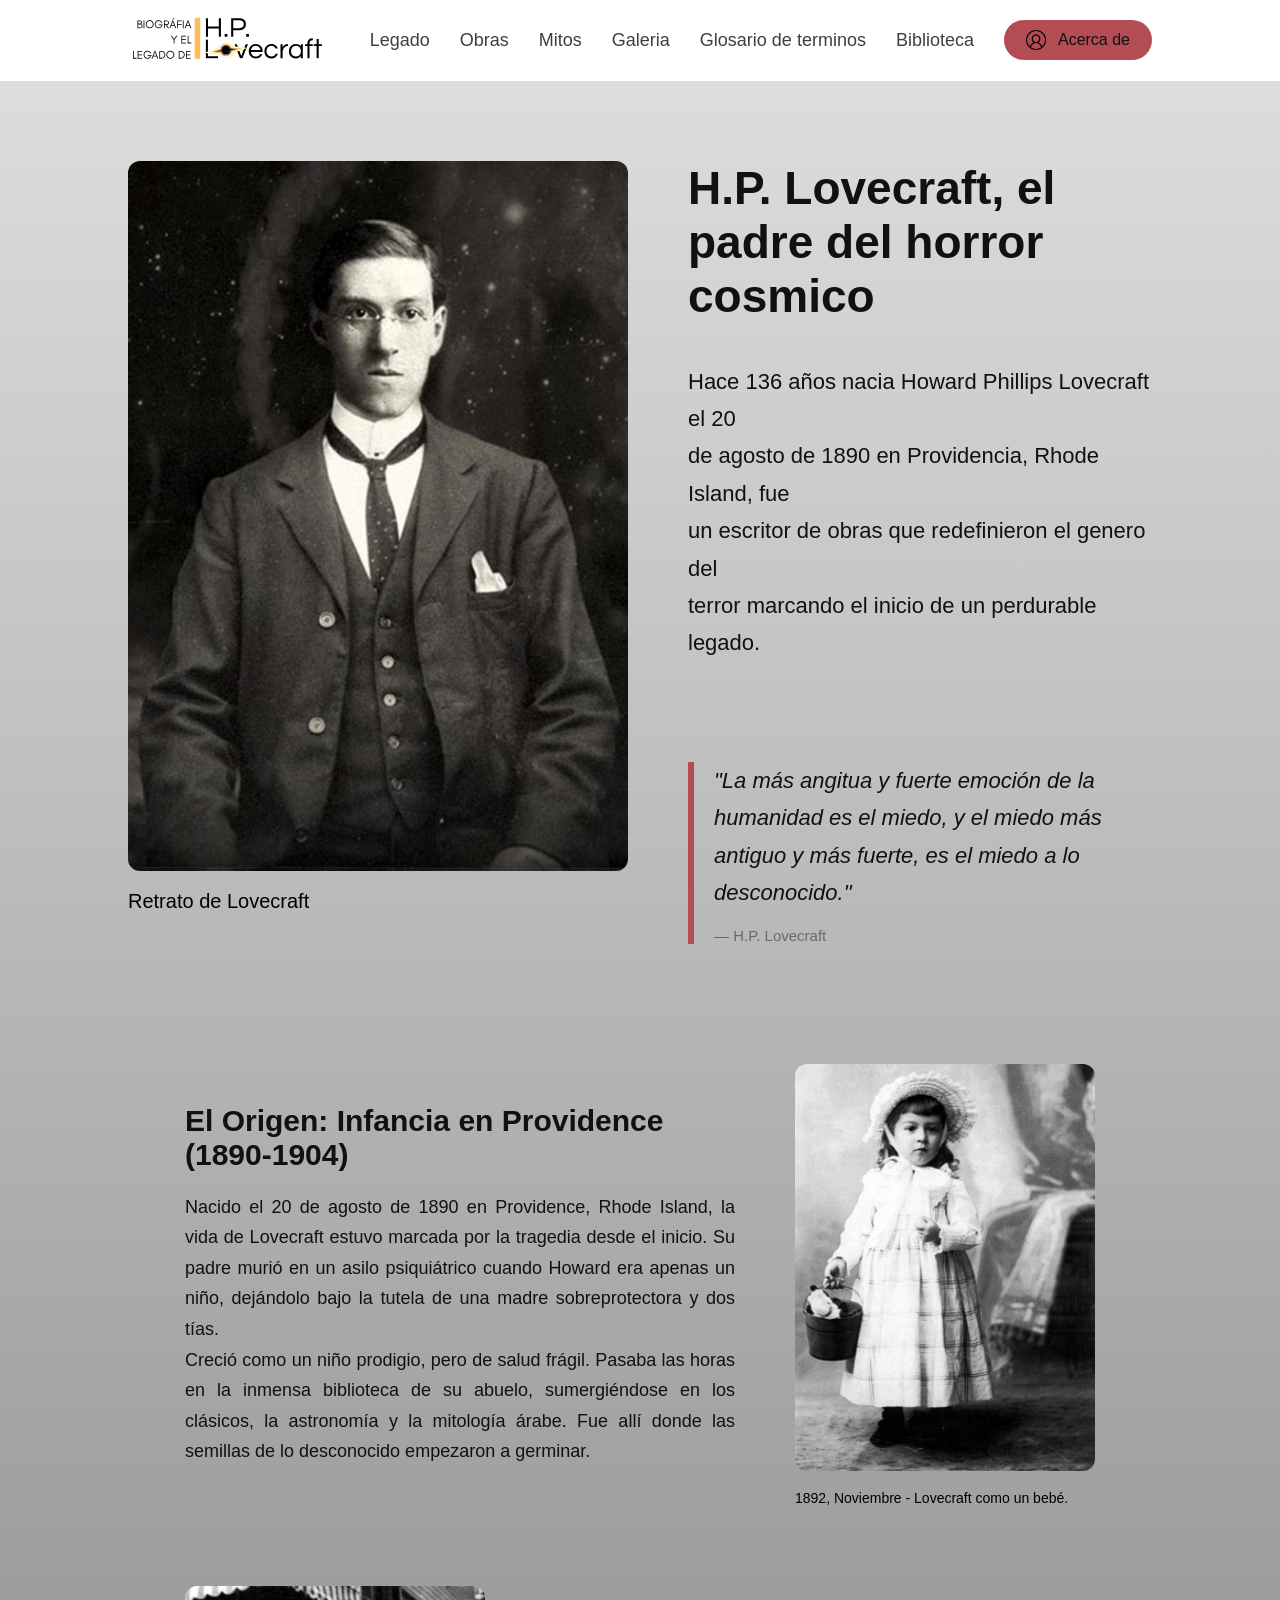
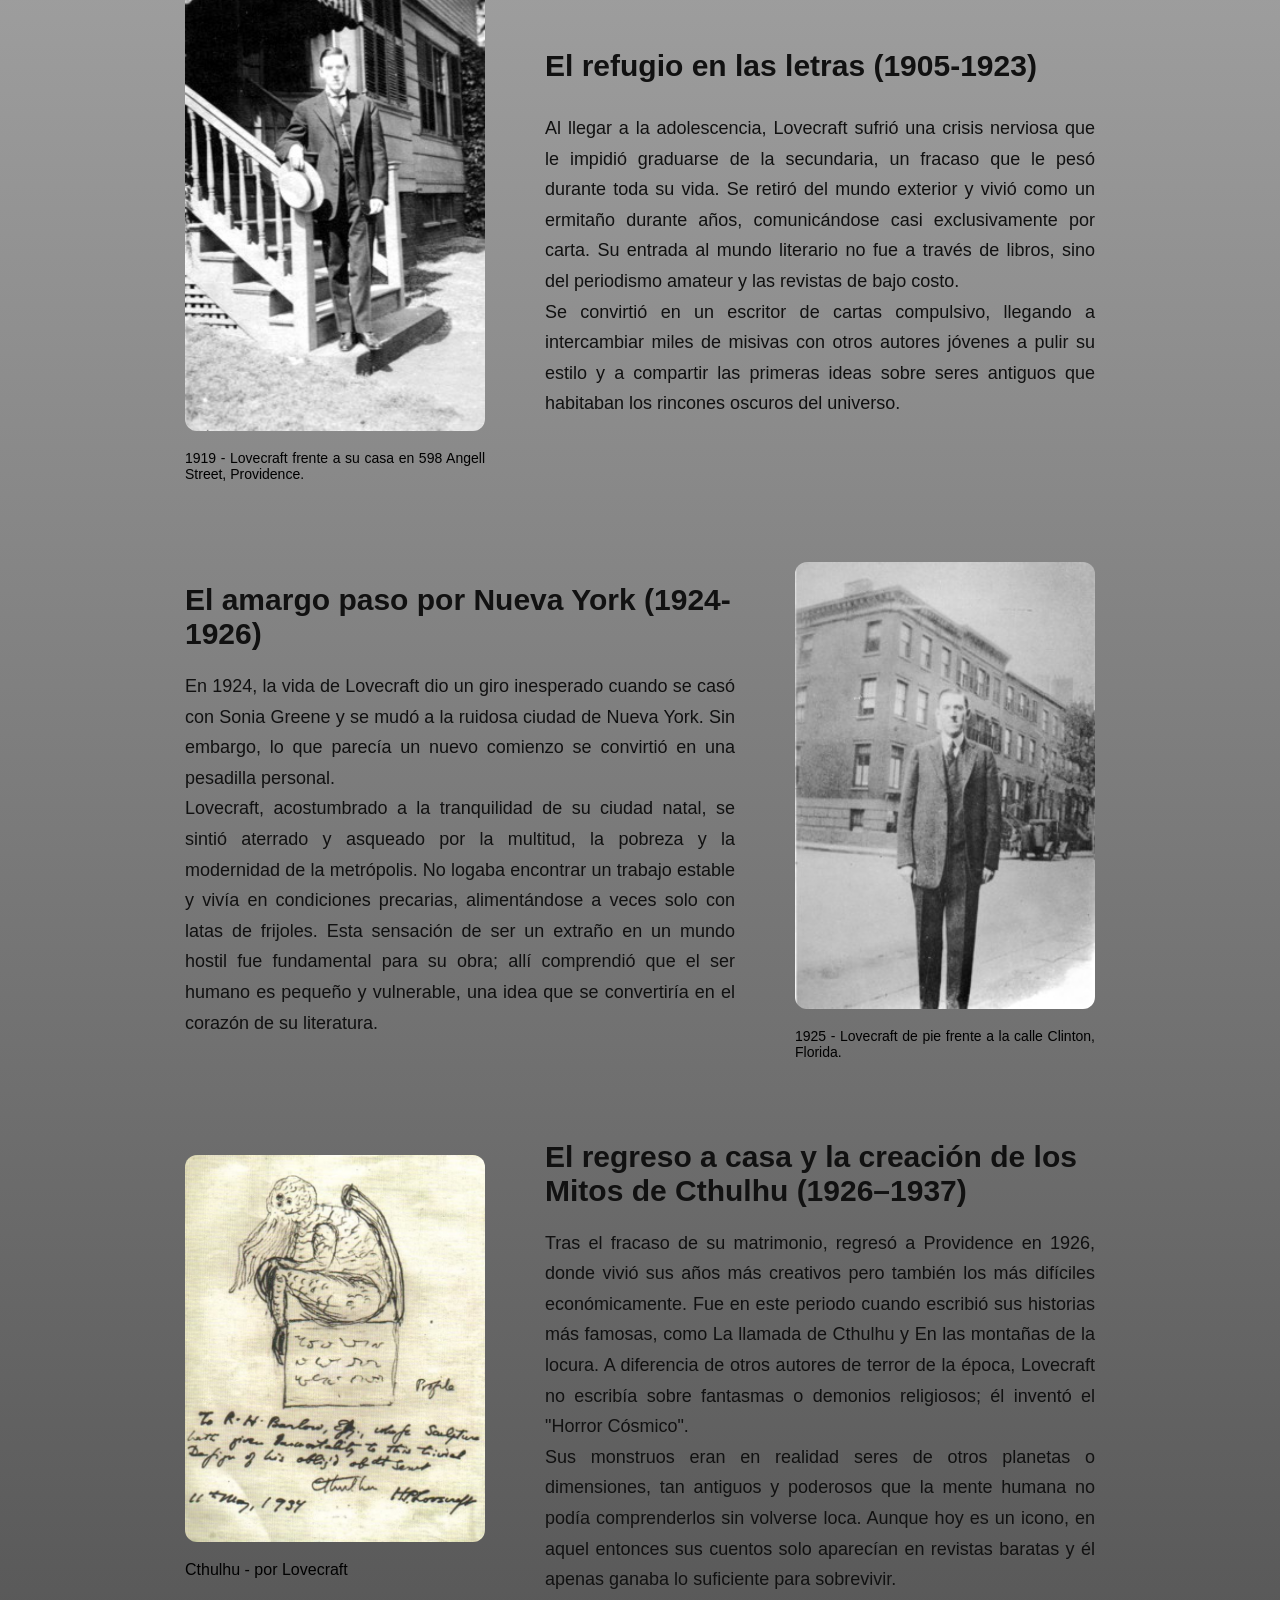
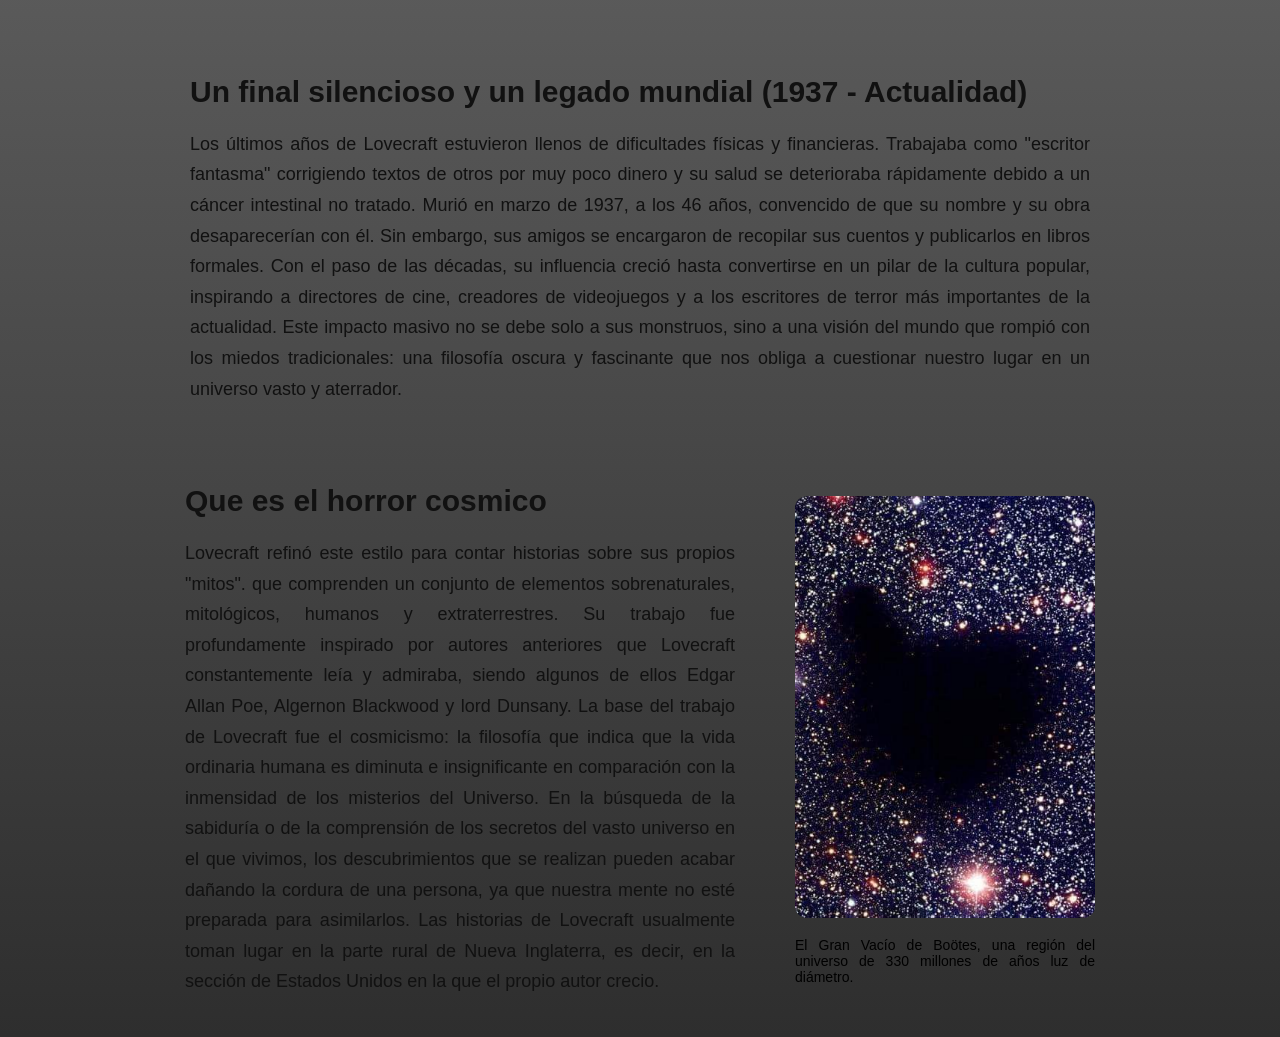
==== commit 79ead0ea: "feat: agrega última sección de la biografía en index.html" ====
--- a/index.html
+++ b/index.html
@@ -48,7 +48,8 @@
         <p>
         Nacido el 20 de agosto de 1890 en Providence, Rhode Island, la vida de Lovecraft estuvo marcada
         por la tragedia desde el inicio. Su padre murió en un asilo psiquiátrico cuando Howard era apenas
-        un niño, dejándolo bajo la tutela de una madre sobreprotectora y dos tías. Creció como un niño
+        un niño, dejándolo bajo la tutela de una madre sobreprotectora y dos tías.<br>
+        Creció como un niño
         prodigio, pero de salud frágil. Pasaba las horas en la inmensa biblioteca de su abuelo, 
         sumergiéndose en los clásicos, la astronomía y la mitología árabe. Fue allí donde las semillas de
         lo desconocido empezaron a germinar.
@@ -78,7 +79,7 @@
           graduarse de la secundaria, un fracaso que le pesó durante toda su vida. Se retiró
           del mundo exterior y vivió como un ermitaño durante años, comunicándose casi exclusivamente
           por carta. Su entrada al mundo literario no fue a través de libros, sino del periodismo
-          amateur y las revistas de bajo costo. Se convirtió en un escritor de cartas compulsivo,
+          amateur y las revistas de bajo costo.<br>Se convirtió en un escritor de cartas compulsivo,
           llegando a intercambiar miles de misivas con otros autores jóvenes a pulir su estilo y a
           compartir las primeras ideas sobre seres antiguos que habitaban los rincones oscuros del universo.
         </p>
@@ -91,7 +92,7 @@
         <p>
           En 1924, la vida de Lovecraft dio un giro inesperado cuando se casó con Sonia Greene y se
           mudó a la ruidosa ciudad de Nueva York. Sin embargo, lo que parecía un nuevo comienzo se
-          convirtió en una pesadilla personal. Lovecraft, acostumbrado a la tranquilidad de su ciudad
+          convirtió en una pesadilla personal.<br>Lovecraft, acostumbrado a la tranquilidad de su ciudad
           natal, se sintió aterrado y asqueado por la multitud, la pobreza y la modernidad de la
           metrópolis. No logaba encontrar un trabajo estable y vivía en condiciones precarias,
           alimentándose a veces solo con latas de frijoles. Esta sensación de ser un extraño en un
@@ -119,7 +120,16 @@
       <div class="bio-regreso-cont">
         <h2>El regreso a casa y la creación de los Mitos de Cthulhu (1926–1937)</h2>
         <p>
-          Tras el fracaso de su matrimonio, regresó a Providence en 1926, donde vivió sus años más creativos pero también los más difíciles económicamente. Fue en este periodo cuando escribió sus historias más famosas, como La llamada de Cthulhu y En las montañas de la locura. A diferencia de otros autores de terror de la época, Lovecraft no escribía sobre fantasmas o demonios religiosos; él inventó el "Horror Cósmico". Sus monstruos eran en realidad seres de otros planetas o dimensiones, tan antiguos y poderosos que la mente humana no podía comprenderlos sin volverse loca. Aunque hoy es un icono, en aquel entonces sus cuentos solo aparecían en revistas baratas y él apenas ganaba lo suficiente para sobrevivir.
+          Tras el fracaso de su matrimonio, regresó a Providence en 1926, donde vivió sus años más creativos pero también los más difíciles económicamente. Fue en este periodo cuando escribió sus historias más famosas, como La llamada de Cthulhu y En las montañas de la locura. A diferencia de otros autores de terror de la época, Lovecraft no escribía sobre fantasmas o demonios religiosos; él inventó el "Horror Cósmico".<br>Sus monstruos eran en realidad seres de otros planetas o dimensiones, tan antiguos y poderosos que la mente humana no podía comprenderlos sin volverse loca. Aunque hoy es un icono, en aquel entonces sus cuentos solo aparecían en revistas baratas y él apenas ganaba lo suficiente para sobrevivir.
+        </p>
+      </div>
+    </section>
+
+    <section class="bio-fallecimiento">
+      <div class="bio-fallecimiento-cont">
+        <h2>Un final silencioso y un legado mundial (1937 - Actualidad)</h2>
+        <p>
+        Los últimos años de Lovecraft estuvieron llenos de dificultades físicas y financieras. Trabajaba como "escritor fantasma" corrigiendo textos de otros por muy poco dinero y su salud se deterioraba rápidamente debido a un cáncer intestinal no tratado. Murió en marzo de 1937, a los 46 años, convencido de que su nombre y su obra desaparecerían con él. Sin embargo, sus amigos se encargaron de recopilar sus cuentos y publicarlos en libros formales. Con el paso de las décadas, su influencia creció hasta convertirse en un pilar de la cultura popular, inspirando a directores de cine, creadores de videojuegos y a los escritores de terror más importantes de la actualidad. Este impacto masivo no se debe solo a sus monstruos, sino a una visión del mundo que rompió con los miedos tradicionales: una filosofía oscura y fascinante que nos obliga a cuestionar nuestro lugar en un universo vasto y aterrador.
         </p>
       </div>
     </section>
@@ -149,14 +159,6 @@
       </figure>
     </section>
 
-    <section>
-      <div class="">
-
-      </div>
-    </section>
-
-
-
   </main>
 
   <script src="./js/navbar.js"></script>
--- a/css/home.css
+++ b/css/home.css
@@ -10,7 +10,7 @@
 .lovecraft-img img {
   width: 500px;
   border-radius: 12px;
-  margin-bottom: 20px;
+  margin-bottom: 15px;
 }
 
 .lovecraft-img figcaption {
@@ -87,7 +87,7 @@
 .lovecraft-bebe img {
   width: 300px;
   border-radius: 12px;
-  margin-bottom: 20px;
+  margin-bottom: 15px;
 }
 
 .lovecraft-bebe figcaption {
@@ -112,7 +112,7 @@
   width: 300px;
   max-width: 300px;
   border-radius: 12px;
-  margin-bottom: 20px;
+  margin-bottom: 15px;
 }
 
 .lovecraft-adolescencia-img figcaption {
@@ -125,7 +125,7 @@
 }
 
 .bio-adolescencia-cont h2{
-  font-size: 20px;
+  font-size: 30px;
   margin-bottom: 30px;
 }
 
@@ -167,7 +167,7 @@
   width: 300px;
   max-width: 300px;
   border-radius: 12px;
-  margin-bottom: 20px;
+  margin-bottom: 15px;
 }
 
 .lovecraft-adultez-img figcaption {
@@ -191,7 +191,7 @@
 .cthulhu-img img {
   width: 300px;
   border-radius: 12px;
-  margin-bottom: 20px;
+  margin-bottom: 15px;
 }
 
 .bio-border-regreso figcaption {
@@ -212,6 +212,29 @@
   font-size: 18px;
   text-align: justify;
   line-height: 1.7;
+}
+
+/*Seccion: biografia fallecimiento de Lovecraft*/
+.bio-fallecimiento {
+  display: flex;
+  justify-content: center;
+  padding: 40px 10%;
+  gap: 60px;
+}
+
+.bio-fallecimiento-cont {
+  max-width: 900px;
+}
+
+.bio-fallecimiento-cont h2 {
+  font-size: 30px;
+  margin-bottom: 20px;
+}
+
+.bio-fallecimiento-cont p {
+  font-size: 18px;
+  line-height: 1.7;
+  text-align: justify;
 }
 
 /*Seccion: que es el horor cosmico*/
@@ -245,7 +268,7 @@
 .bootes-img img {
   width: 300px;
   border-radius: 12px;
-  margin-bottom: 20px;
+  margin-bottom: 15px;
 }
 
 .bootes-img figcaption {
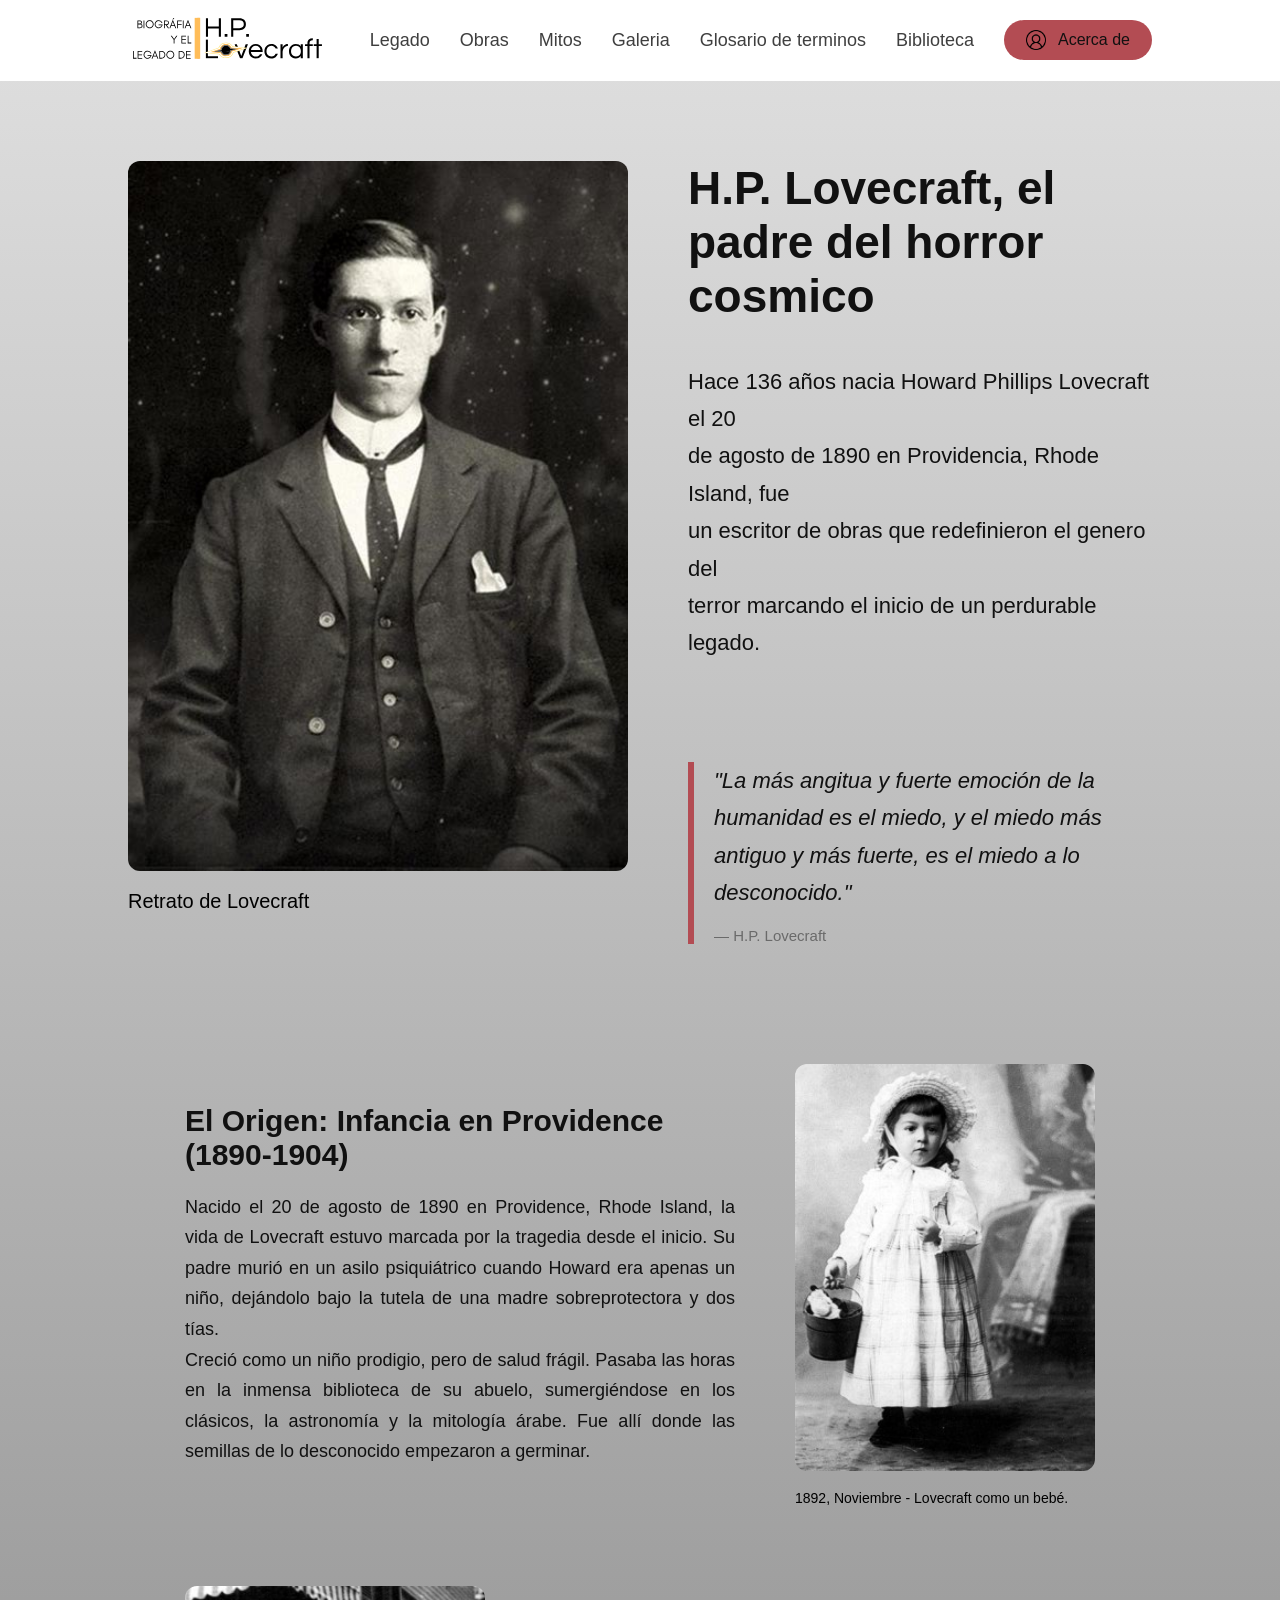
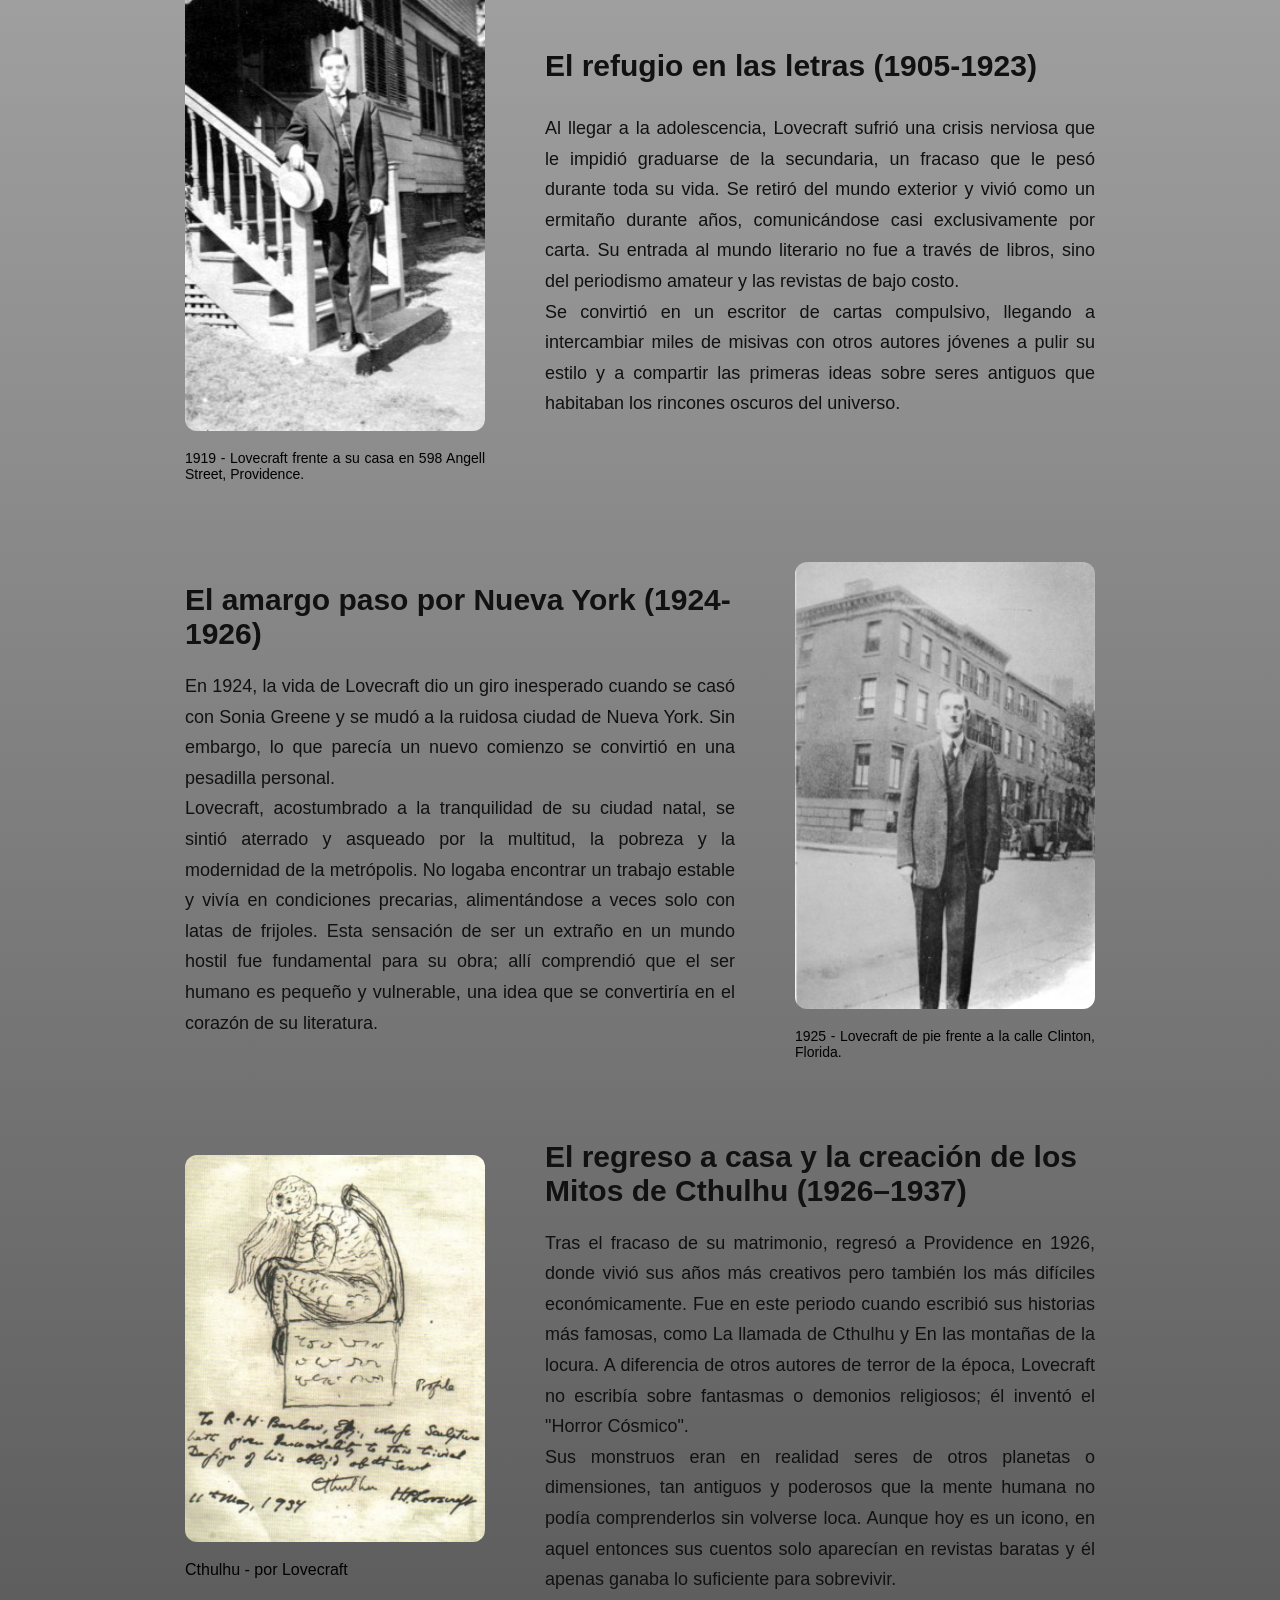
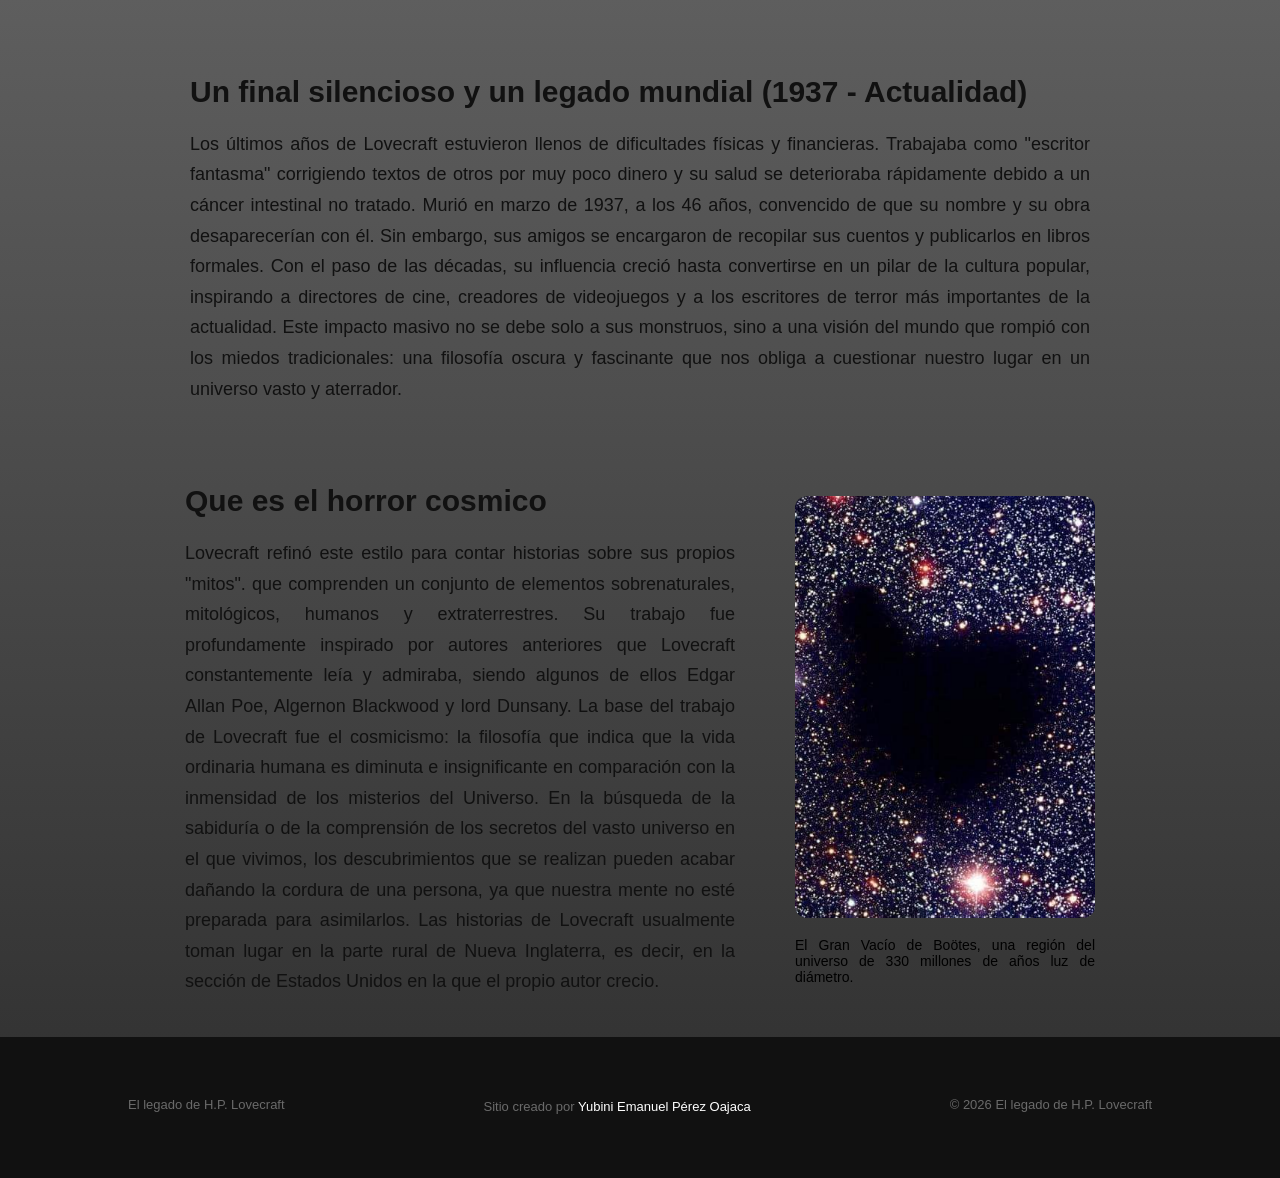
==== commit 9f23772b: "feat: agrega pie de página compartido con JavaScript" ====
--- a/index.html
+++ b/index.html
@@ -9,6 +9,7 @@
   <link rel="stylesheet" href="./css/colors.css">
   <link rel="stylesheet" href="./css/global.css">
   <link rel="stylesheet" href="./css/navbar.css">
+  <link rel="stylesheet" href="./css/footer.css">
   <link rel="stylesheet" href="./css/home.css">
 </head>
 <body>
@@ -158,11 +159,10 @@
         </figcaption>
       </figure>
     </section>
-
   </main>
 
   <script src="./js/navbar.js"></script>
-
+  <script src="./js/footer.js"></script>
 
 </body>
 </html>
--- a/css/footer.css
+++ b/css/footer.css
@@ -0,0 +1,28 @@
+.footer {
+  display: flex;
+  justify-content: space-between;
+  padding: 60px 10%;
+  background-color: var(--masala-950);
+  gap: 30px;
+}
+
+.footer-logo p {
+  font-size: 13px;
+  color: var(--masala-500);
+}
+
+.footer-credits p {
+  font-size: 13px;
+  color: var(--masala-500);
+  line-height: 1.6;
+  text-align: center;
+}
+
+.footer-credits span {
+  color: var(--white-50);
+}
+
+.footer-copy p {
+  font-size: 13px;
+  color: var(--masala-500);
+}
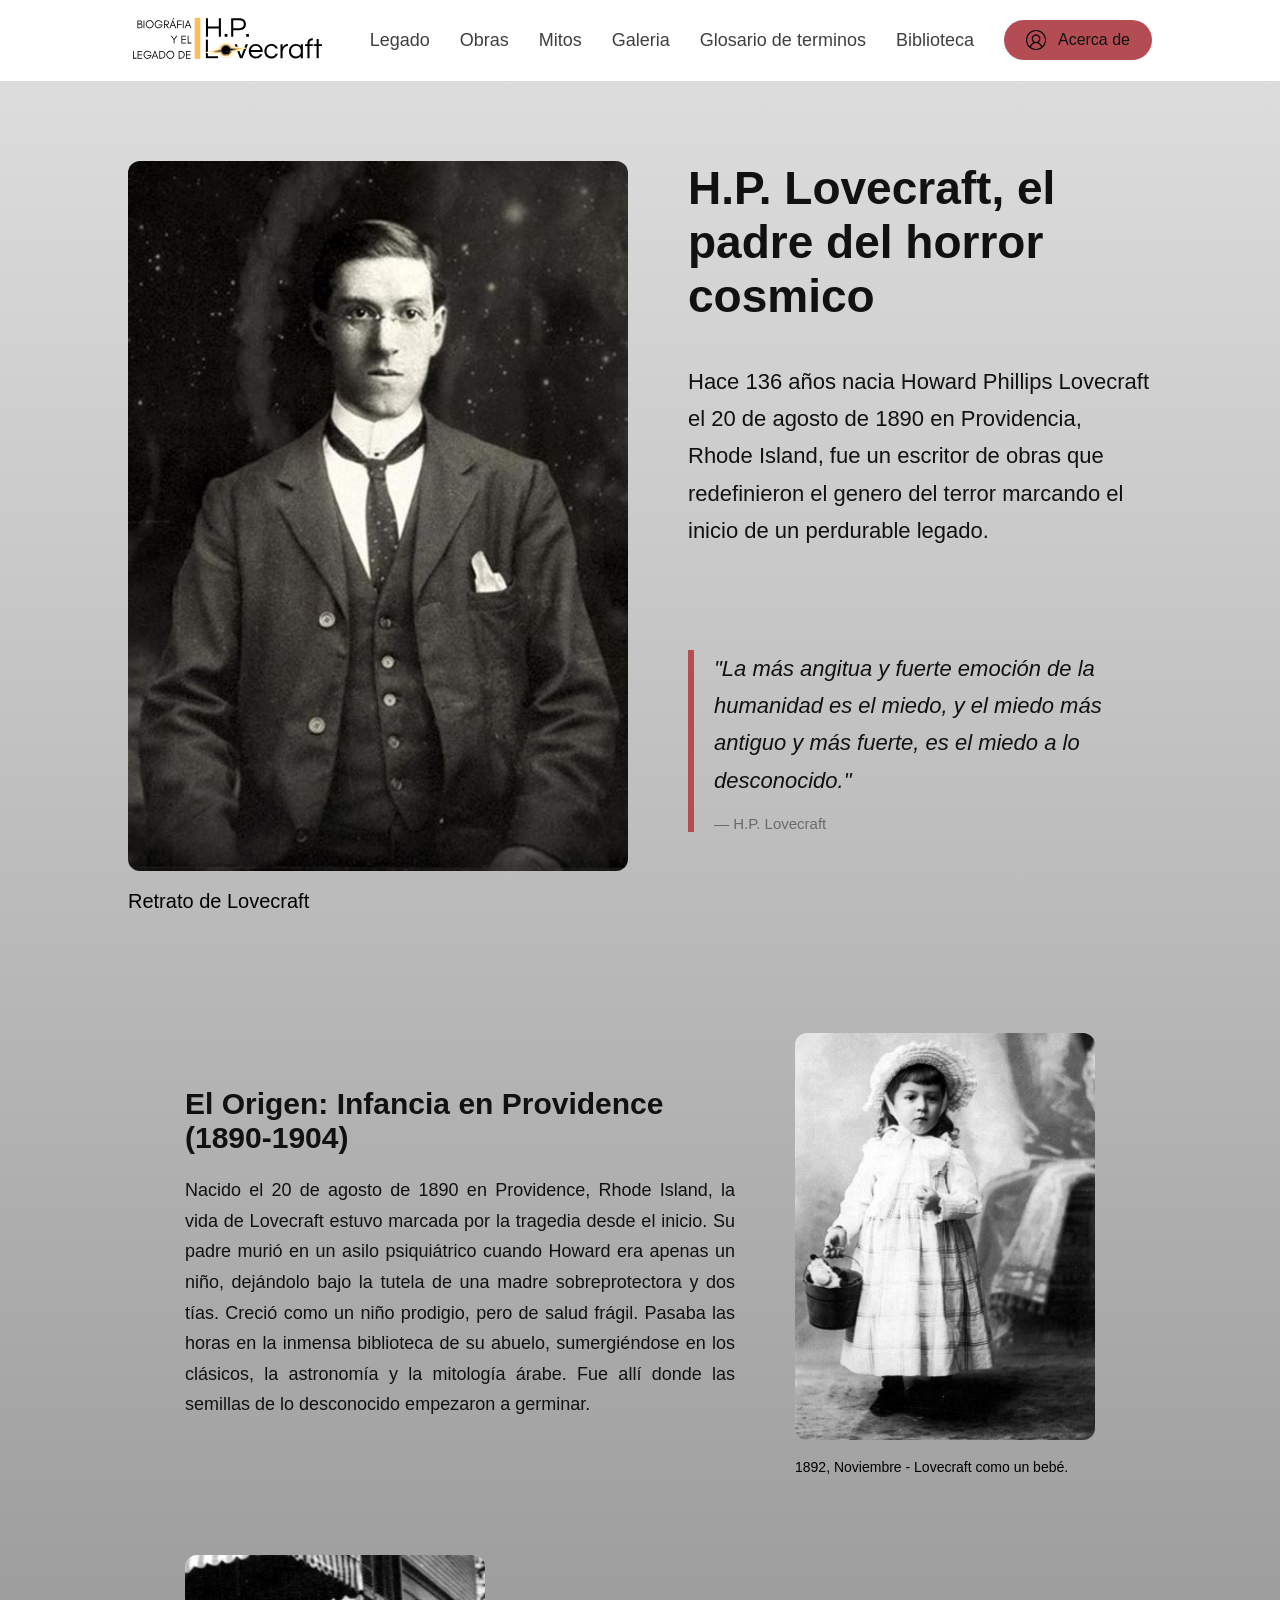
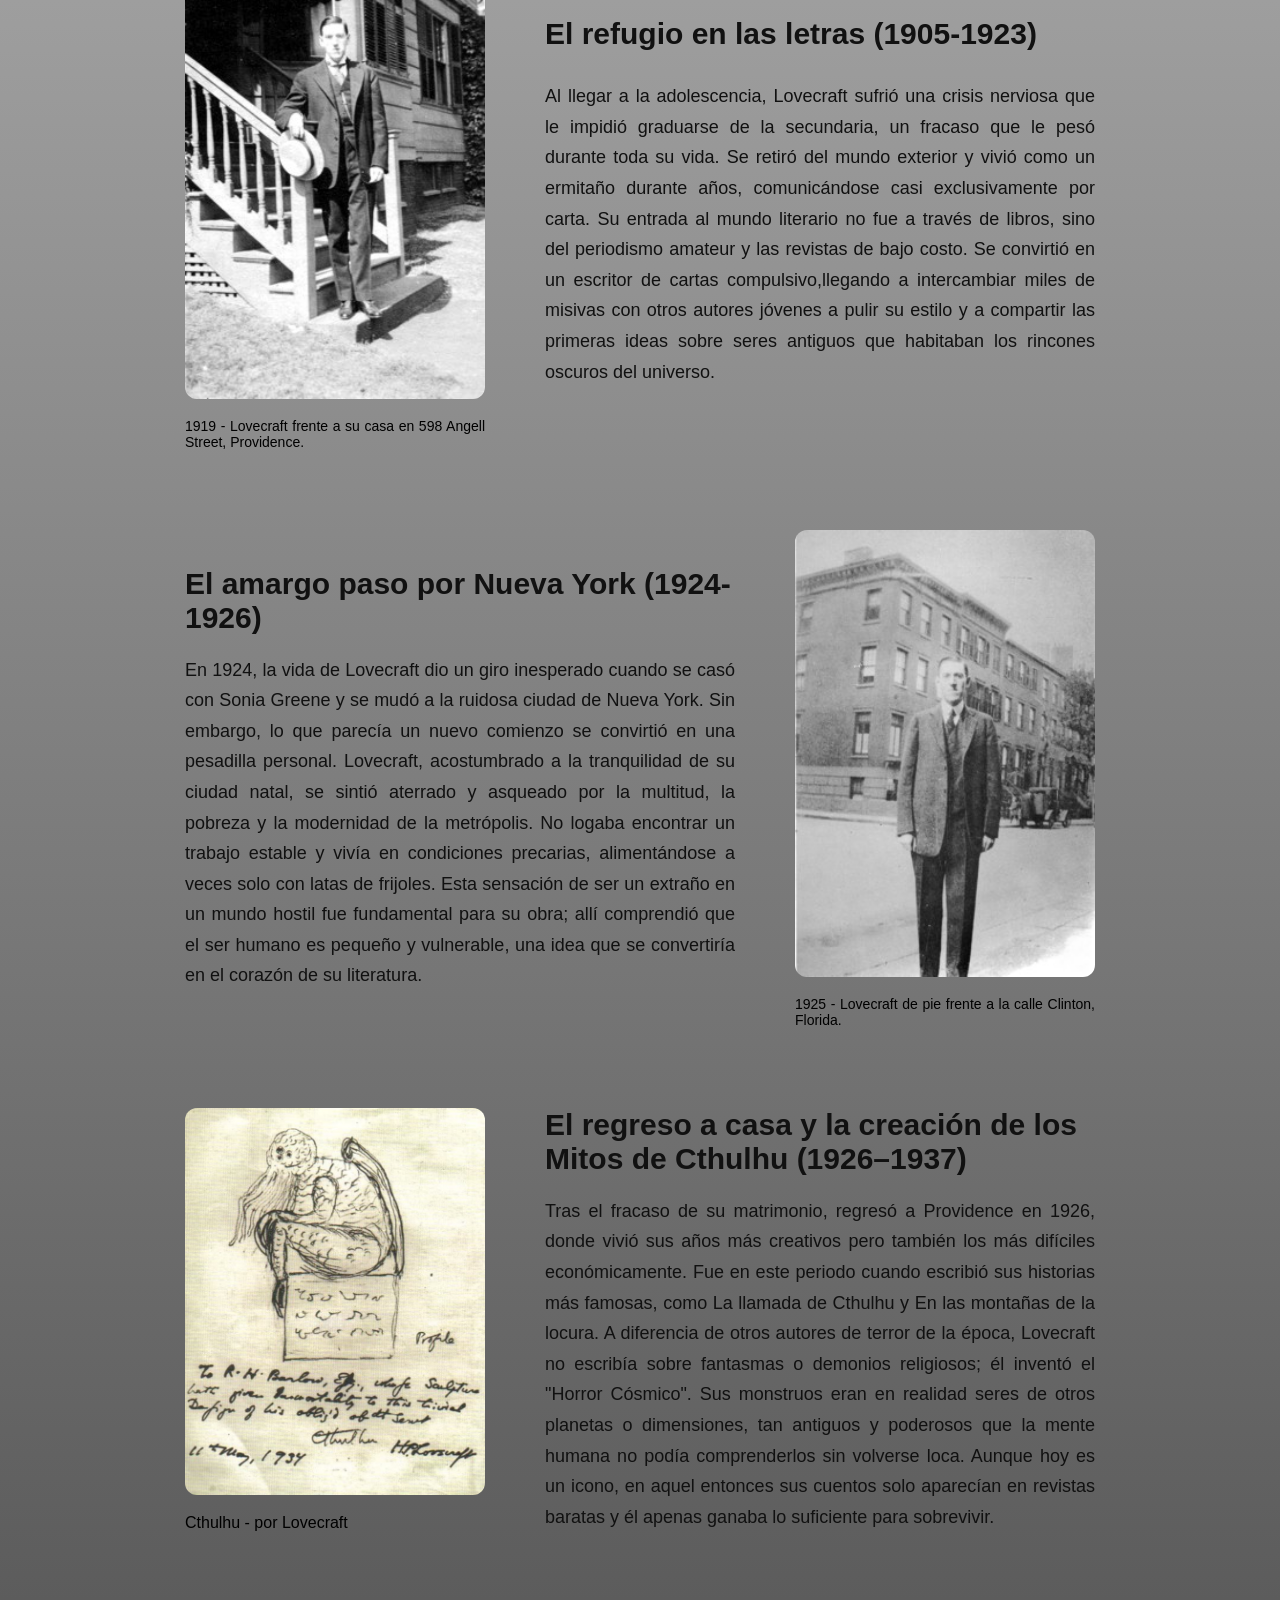
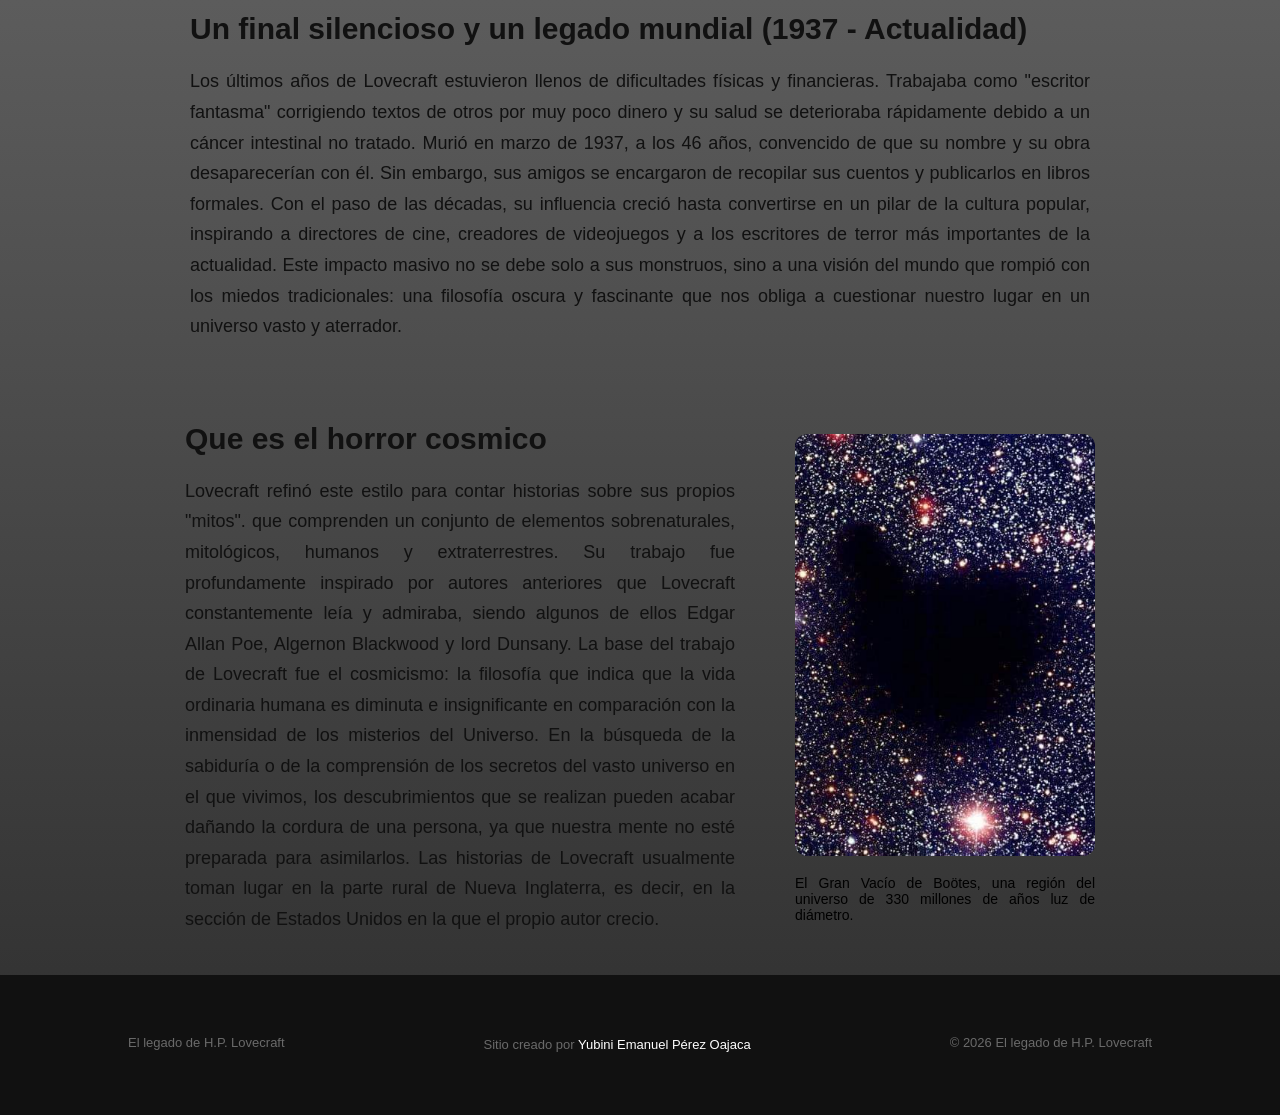
==== commit 77abfbf0: "refactor: quita las etiquetas <br> de los parrafos del index.html" ====
--- a/index.html
+++ b/index.html
@@ -24,9 +24,9 @@
       <div class="introduccion-cont">
         <h1> H.P. Lovecraft, el padre del horror cosmico</h1>
         <P>
-          Hace 136 años nacia Howard Phillips Lovecraft el 20<br>
-          de agosto de 1890 en Providencia, Rhode Island, fue<br>
-          un escritor de obras que redefinieron el genero del<br>
+          Hace 136 años nacia Howard Phillips Lovecraft el 20
+          de agosto de 1890 en Providencia, Rhode Island, fue
+          un escritor de obras que redefinieron el genero del
           terror marcando el inicio de un perdurable legado.
         </P>
 
@@ -47,13 +47,14 @@
       <div class="bio-infancia-cont">
         <h2>El Origen: Infancia en Providence (1890-1904)</h2>
         <p>
-        Nacido el 20 de agosto de 1890 en Providence, Rhode Island, la vida de Lovecraft estuvo marcada
-        por la tragedia desde el inicio. Su padre murió en un asilo psiquiátrico cuando Howard era apenas
-        un niño, dejándolo bajo la tutela de una madre sobreprotectora y dos tías.<br>
-        Creció como un niño
-        prodigio, pero de salud frágil. Pasaba las horas en la inmensa biblioteca de su abuelo, 
-        sumergiéndose en los clásicos, la astronomía y la mitología árabe. Fue allí donde las semillas de
-        lo desconocido empezaron a germinar.
+        Nacido el 20 de agosto de 1890 en Providence, Rhode Island,
+        la vida de Lovecraft estuvo marcada por la tragedia desde el inicio. 
+        Su padre murió en un asilo psiquiátrico cuando Howard era apenas
+        un niño, dejándolo bajo la tutela de una madre sobreprotectora y 
+        dos tías. Creció como un niño prodigio, pero de salud frágil. 
+        Pasaba las horas en la inmensa biblioteca de su abuelo, sumergiéndose 
+        en los clásicos, la astronomía y la mitología árabe. Fue allí donde 
+        las semillas de lo desconocido empezaron a germinar.
         </p>
       </div>
 
@@ -76,13 +77,15 @@
       <div class="bio-adolescencia-cont">
         <h2>El refugio en las letras (1905-1923)</h2>
         <p>
-          Al llegar a la adolescencia, Lovecraft sufrió una crisis nerviosa que le impidió
-          graduarse de la secundaria, un fracaso que le pesó durante toda su vida. Se retiró
-          del mundo exterior y vivió como un ermitaño durante años, comunicándose casi exclusivamente
-          por carta. Su entrada al mundo literario no fue a través de libros, sino del periodismo
-          amateur y las revistas de bajo costo.<br>Se convirtió en un escritor de cartas compulsivo,
-          llegando a intercambiar miles de misivas con otros autores jóvenes a pulir su estilo y a
-          compartir las primeras ideas sobre seres antiguos que habitaban los rincones oscuros del universo.
+          Al llegar a la adolescencia, Lovecraft sufrió una crisis nerviosa que 
+          le impidió graduarse de la secundaria, un fracaso que le pesó durante
+          toda su vida. Se retiró del mundo exterior y vivió como un ermitaño 
+          durante años, comunicándose casi exclusivamente por carta. Su entrada 
+          al mundo literario no fue a través de libros, sino del periodismo amateur
+          y las revistas de bajo costo. Se convirtió en un escritor de cartas 
+          compulsivo,llegando a intercambiar miles de misivas con otros autores
+          jóvenes a pulir su estilo y a compartir las primeras ideas sobre seres 
+          antiguos que habitaban los rincones oscuros del universo.
         </p>
       </div>
     </section>
@@ -91,14 +94,16 @@
       <div class="bio-adultez-cont">
         <h2>El amargo paso por Nueva York (1924-1926)</h2>
         <p>
-          En 1924, la vida de Lovecraft dio un giro inesperado cuando se casó con Sonia Greene y se
-          mudó a la ruidosa ciudad de Nueva York. Sin embargo, lo que parecía un nuevo comienzo se
-          convirtió en una pesadilla personal.<br>Lovecraft, acostumbrado a la tranquilidad de su ciudad
-          natal, se sintió aterrado y asqueado por la multitud, la pobreza y la modernidad de la
-          metrópolis. No logaba encontrar un trabajo estable y vivía en condiciones precarias,
-          alimentándose a veces solo con latas de frijoles. Esta sensación de ser un extraño en un
-          mundo hostil fue fundamental para su obra; allí comprendió que el ser humano es pequeño y
-          vulnerable, una idea que se convertiría en el corazón de su literatura.
+          En 1924, la vida de Lovecraft dio un giro inesperado cuando se casó con
+          Sonia Greene y se mudó a la ruidosa ciudad de Nueva York. Sin embargo,
+          lo que parecía un nuevo comienzo se convirtió en una pesadilla personal.
+          Lovecraft, acostumbrado a la tranquilidad de su ciudad natal, se sintió
+          aterrado y asqueado por la multitud, la pobreza y la modernidad de la
+          metrópolis. No logaba encontrar un trabajo estable y vivía en condiciones
+          precarias, alimentándose a veces solo con latas de frijoles. Esta sensación 
+          de ser un extraño en un mundo hostil fue fundamental para su obra; allí
+          comprendió que el ser humano es pequeño y vulnerable, una idea que se 
+          convertiría en el corazón de su literatura.
         </p>
       </div>
 
@@ -121,7 +126,16 @@
       <div class="bio-regreso-cont">
         <h2>El regreso a casa y la creación de los Mitos de Cthulhu (1926–1937)</h2>
         <p>
-          Tras el fracaso de su matrimonio, regresó a Providence en 1926, donde vivió sus años más creativos pero también los más difíciles económicamente. Fue en este periodo cuando escribió sus historias más famosas, como La llamada de Cthulhu y En las montañas de la locura. A diferencia de otros autores de terror de la época, Lovecraft no escribía sobre fantasmas o demonios religiosos; él inventó el "Horror Cósmico".<br>Sus monstruos eran en realidad seres de otros planetas o dimensiones, tan antiguos y poderosos que la mente humana no podía comprenderlos sin volverse loca. Aunque hoy es un icono, en aquel entonces sus cuentos solo aparecían en revistas baratas y él apenas ganaba lo suficiente para sobrevivir.
+          Tras el fracaso de su matrimonio, regresó a Providence en 1926, donde
+          vivió sus años más creativos pero también los más difíciles
+          económicamente. Fue en este periodo cuando escribió sus historias más
+          famosas, como La llamada de Cthulhu y En las montañas de la locura.
+          A diferencia de otros autores de terror de la época, Lovecraft no escribía
+          sobre fantasmas o demonios religiosos; él inventó el "Horror Cósmico".
+          Sus monstruos eran en realidad seres de otros planetas o dimensiones,
+          tan antiguos y poderosos que la mente humana no podía comprenderlos sin
+          volverse loca. Aunque hoy es un icono, en aquel entonces sus cuentos solo
+          aparecían en revistas baratas y él apenas ganaba lo suficiente para sobrevivir.
         </p>
       </div>
     </section>
@@ -130,7 +144,19 @@
       <div class="bio-fallecimiento-cont">
         <h2>Un final silencioso y un legado mundial (1937 - Actualidad)</h2>
         <p>
-        Los últimos años de Lovecraft estuvieron llenos de dificultades físicas y financieras. Trabajaba como "escritor fantasma" corrigiendo textos de otros por muy poco dinero y su salud se deterioraba rápidamente debido a un cáncer intestinal no tratado. Murió en marzo de 1937, a los 46 años, convencido de que su nombre y su obra desaparecerían con él. Sin embargo, sus amigos se encargaron de recopilar sus cuentos y publicarlos en libros formales. Con el paso de las décadas, su influencia creció hasta convertirse en un pilar de la cultura popular, inspirando a directores de cine, creadores de videojuegos y a los escritores de terror más importantes de la actualidad. Este impacto masivo no se debe solo a sus monstruos, sino a una visión del mundo que rompió con los miedos tradicionales: una filosofía oscura y fascinante que nos obliga a cuestionar nuestro lugar en un universo vasto y aterrador.
+        Los últimos años de Lovecraft estuvieron llenos de dificultades 
+        físicas y financieras. Trabajaba como "escritor fantasma" corrigiendo
+        textos de otros por muy poco dinero y su salud se deterioraba rápidamente
+        debido a un cáncer intestinal no tratado. Murió en marzo de 1937, a los
+        46 años, convencido de que su nombre y su obra desaparecerían con él.
+        Sin embargo, sus amigos se encargaron de recopilar sus cuentos y
+        publicarlos en libros formales. Con el paso de las décadas, su influencia
+        creció hasta convertirse en un pilar de la cultura popular, inspirando a
+        directores de cine, creadores de videojuegos y a los escritores de terror
+        más importantes de la actualidad. Este impacto masivo no se debe solo a
+        sus monstruos, sino a una visión del mundo que rompió con los miedos
+        tradicionales: una filosofía oscura y fascinante que nos obliga a
+        cuestionar nuestro lugar en un universo vasto y aterrador.
         </p>
       </div>
     </section>
